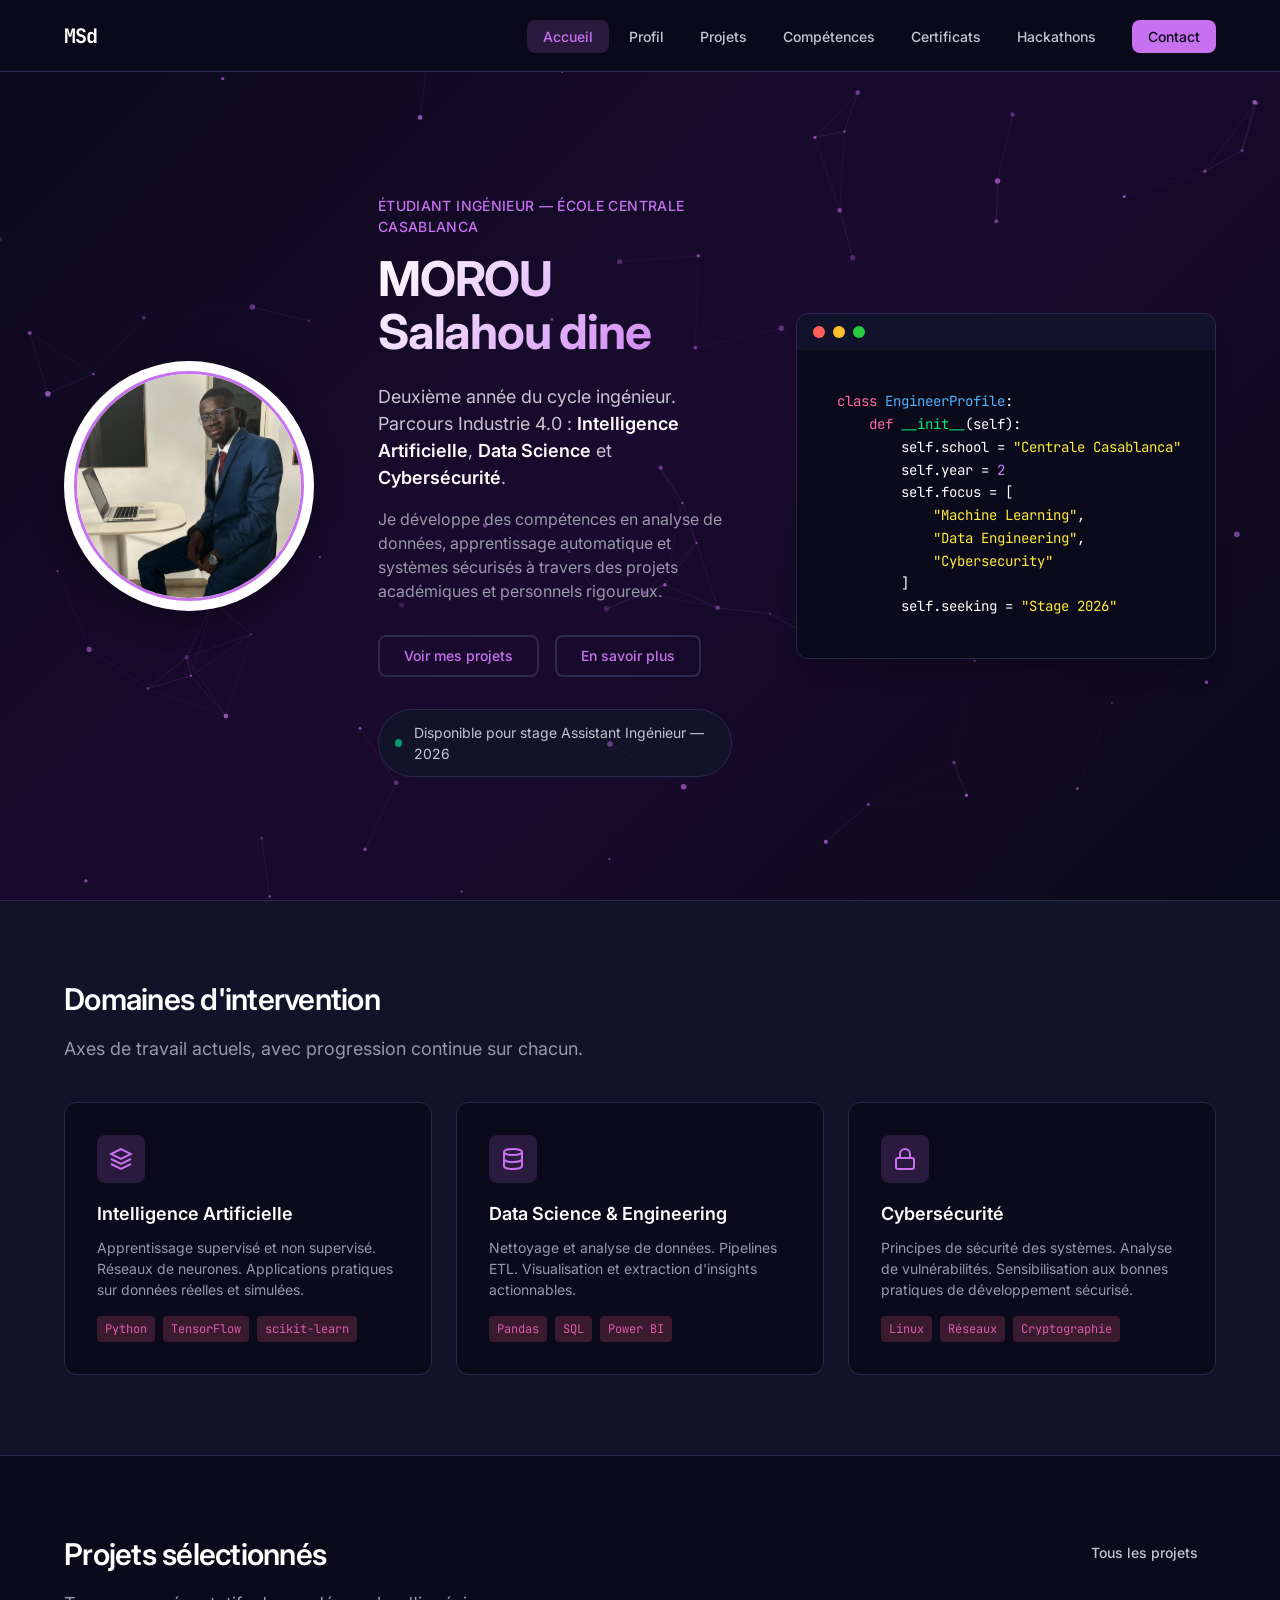
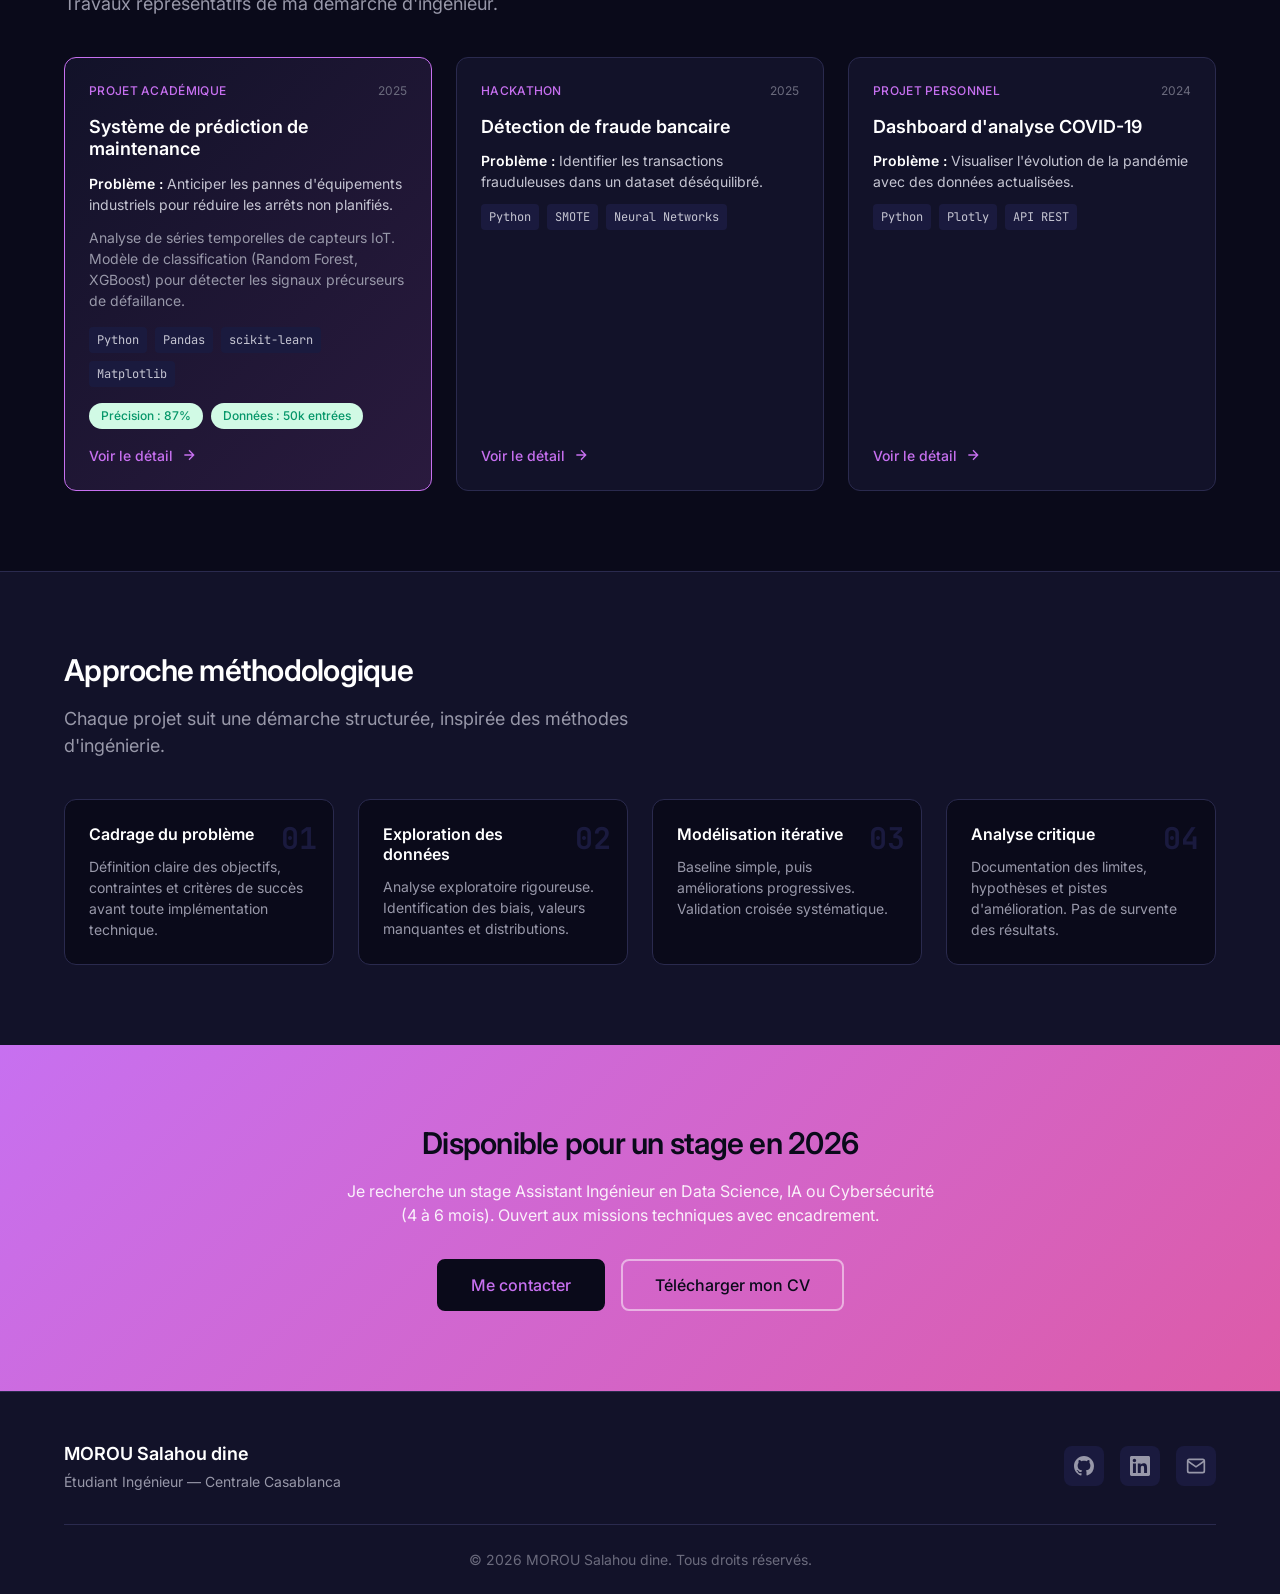
==== index.html @ 81074c02 "Initial commit:portfolio" ====
<!DOCTYPE html>
<html lang="fr">
<head>
    <meta charset="UTF-8">
    <meta name="viewport" content="width=device-width, initial-scale=1.0">
    <meta name="description" content="Portfolio de MOROU Salahou dine - Étudiant ingénieur à l'École Centrale Casablanca">
    <meta name="keywords" content="ingénieur, IA, data science, cybersécurité, machine learning, École Centrale Casablanca">
    <meta name="author" content="MOROU Salahou dine">
    <meta name="robots" content="index, follow">
    
    <!-- Open Graph / Social -->
    <meta property="og:title" content="MOROU Salahou dine ">
    <meta property="og:description" content="Étudiant ingénieur centralien - IA, Data Science, Cybersécurité">
    <meta property="og:type" content="website">
    
    <title>MOROU Salahou dine </title>
    
    <!-- Fonts -->
    <link rel="preconnect" href="https://fonts.googleapis.com">
    <link rel="preconnect" href="https://fonts.gstatic.com" crossorigin>
    <link href="https://fonts.googleapis.com/css2?family=Inter:wght@300;400;500;600;700&family=JetBrains+Mono:wght@400;500&display=swap" rel="stylesheet">
    
    <!-- Styles -->
    <link rel="stylesheet" href="css/variables.css">
    <link rel="stylesheet" href="css/base.css">
    <link rel="stylesheet" href="css/components.css">
    <link rel="stylesheet" href="css/layout.css">
    <link rel="stylesheet" href="css/pages.css">
    
    <!-- Scripts -->
    <script src="js/particles.js" defer></script>
    <script src="js/main.js" defer></script>
    
    <!-- Favicon -->
    <link rel="icon" type="image/svg+xml" href="assets/favicon.svg">
</head>
<body>
    <!-- Navigation -->
    <nav class="navbar" id="navbar">
        <div class="nav-container">
            <a href="index.html" class="nav-logo">
                <span class="logo-text">MSd</span>
            </a>
            
            <button class="nav-toggle" id="navToggle" aria-label="Menu">
                <span class="hamburger"></span>
            </button>
            
            <ul class="nav-menu" id="navMenu">
                <li><a href="index.html" class="nav-link active">Accueil</a></li>
                <li><a href="about.html" class="nav-link">Profil</a></li>
                <li><a href="projects.html" class="nav-link">Projets</a></li>
                <li><a href="skills.html" class="nav-link">Compétences</a></li>
                <li><a href="certificates.html" class="nav-link">Certificats</a></li>
                <li><a href="hackathons.html" class="nav-link">Hackathons</a></li>
                <li><a href="contact.html" class="nav-link nav-link--cta">Contact</a></li>
            </ul>
        </div>
    </nav>

    <!-- Hero Section -->
    <header class="hero">
        <canvas id="particles-canvas" style="position: absolute; top: 0; left: 0; width: 100%; height: 100%; pointer-events: none; z-index: 0;"></canvas>
        <div class="hero-container">
            <div class="hero-profile">
                <div class="profile-image-wrapper">
                    <img src="assets/profile.jpeg" alt="MOROU Salahou dine" class="profile-image">
                </div>
            </div>
            <div class="hero-content">
                <p class="hero-subtitle">Étudiant Ingénieur — École Centrale Casablanca</p>
                <h1 class="hero-title">MOROU Salahou dine</h1>
                <p class="hero-description">
                    Deuxième année du cycle ingénieur. Parcours Industrie 4.0 : 
                    <strong>Intelligence Artificielle</strong>, <strong>Data Science</strong> 
                    et <strong>Cybersécurité</strong>.
                </p>
                <p class="hero-focus">
                    Je développe des compétences en analyse de données, apprentissage automatique 
                    et systèmes sécurisés à travers des projets académiques et personnels rigoureux.
                </p>
                
                <div class="hero-actions">
                    <a href="projects.html" class="btn btn--primary">Voir mes projets</a>
                    <a href="about.html" class="btn btn--secondary">En savoir plus</a>
                </div>
                
                <div class="hero-status">
                    <div class="status-indicator"></div>
                    <span>Disponible pour stage Assistant Ingénieur — 2026</span>
                </div>
            </div>
            
            <div class="hero-visual">
                <div class="hero-card">
                    <div class="card-header">
                        <span class="card-dot"></span>
                        <span class="card-dot"></span>
                        <span class="card-dot"></span>
                    </div>
                    <div class="card-content">
                        <pre><code><span class="code-keyword">class</span> <span class="code-class">EngineerProfile</span>:
    <span class="code-keyword">def</span> <span class="code-function">__init__</span>(self):
        self.school = <span class="code-string">"Centrale Casablanca"</span>
        self.year = <span class="code-number">2</span>
        self.focus = [
            <span class="code-string">"Machine Learning"</span>,
            <span class="code-string">"Data Engineering"</span>,
            <span class="code-string">"Cybersecurity"</span>
        ]
        self.seeking = <span class="code-string">"Stage 2026"</span></code></pre>
                    </div>
                </div>
            </div>
        </div>
    </header>

    <!-- Quick Overview Section -->
    <section class="section section--overview">
        <div class="container">
            <h2 class="section-title">Domaines d'intervention</h2>
            <p class="section-subtitle">
                Axes de travail actuels, avec progression continue sur chacun.
            </p>
            
            <div class="overview-grid">
                <article class="overview-card">
                    <div class="overview-icon">
                        <svg width="24" height="24" viewBox="0 0 24 24" fill="none" stroke="currentColor" stroke-width="2">
                            <path d="M12 2L2 7l10 5 10-5-10-5z"/>
                            <path d="M2 17l10 5 10-5"/>
                            <path d="M2 12l10 5 10-5"/>
                        </svg>
                    </div>
                    <h3>Intelligence Artificielle</h3>
                    <p>
                        Apprentissage supervisé et non supervisé. Réseaux de neurones. 
                        Applications pratiques sur données réelles et simulées.
                    </p>
                    <ul class="overview-tags">
                        <li>Python</li>
                        <li>TensorFlow</li>
                        <li>scikit-learn</li>
                    </ul>
                </article>
                
                <article class="overview-card">
                    <div class="overview-icon">
                        <svg width="24" height="24" viewBox="0 0 24 24" fill="none" stroke="currentColor" stroke-width="2">
                            <ellipse cx="12" cy="5" rx="9" ry="3"/>
                            <path d="M21 12c0 1.66-4 3-9 3s-9-1.34-9-3"/>
                            <path d="M3 5v14c0 1.66 4 3 9 3s9-1.34 9-3V5"/>
                        </svg>
                    </div>
                    <h3>Data Science & Engineering</h3>
                    <p>
                        Nettoyage et analyse de données. Pipelines ETL. 
                        Visualisation et extraction d'insights actionnables.
                    </p>
                    <ul class="overview-tags">
                        <li>Pandas</li>
                        <li>SQL</li>
                        <li>Power BI</li>
                    </ul>
                </article>
                
                <article class="overview-card">
                    <div class="overview-icon">
                        <svg width="24" height="24" viewBox="0 0 24 24" fill="none" stroke="currentColor" stroke-width="2">
                            <rect x="3" y="11" width="18" height="11" rx="2" ry="2"/>
                            <path d="M7 11V7a5 5 0 0 1 10 0v4"/>
                        </svg>
                    </div>
                    <h3>Cybersécurité</h3>
                    <p>
                        Principes de sécurité des systèmes. Analyse de vulnérabilités. 
                        Sensibilisation aux bonnes pratiques de développement sécurisé.
                    </p>
                    <ul class="overview-tags">
                        <li>Linux</li>
                        <li>Réseaux</li>
                        <li>Cryptographie</li>
                    </ul>
                </article>
            </div>
        </div>
    </section>

    <!-- Featured Projects Section -->
    <section class="section section--projects">
        <div class="container">
            <div class="section-header">
                <div>
                    <h2 class="section-title">Projets sélectionnés</h2>
                    <p class="section-subtitle">
                        Travaux représentatifs de ma démarche d'ingénieur.
                    </p>
                </div>
                <a href="projects.html" class="btn btn--ghost">Tous les projets</a>
            </div>
            
            <div class="projects-grid">
                <!-- Project 1 -->
                <article class="project-card project-card--featured">
                    <div class="project-header">
                        <span class="project-type">Projet académique</span>
                        <span class="project-date">2025</span>
                    </div>
                    <h3 class="project-title">Système de prédiction de maintenance</h3>
                    <p class="project-problem">
                        <strong>Problème :</strong> Anticiper les pannes d'équipements industriels 
                        pour réduire les arrêts non planifiés.
                    </p>
                    <p class="project-approach">
                        Analyse de séries temporelles de capteurs IoT. Modèle de classification 
                        (Random Forest, XGBoost) pour détecter les signaux précurseurs de défaillance.
                    </p>
                    <div class="project-tech">
                        <span>Python</span>
                        <span>Pandas</span>
                        <span>scikit-learn</span>
                        <span>Matplotlib</span>
                    </div>
                    <div class="project-results">
                        <span class="result-badge">Précision : 87%</span>
                        <span class="result-badge">Données : 50k entrées</span>
                    </div>
                    <a href="projects.html#maintenance-predictive" class="project-link">
                        Voir le détail
                        <svg width="16" height="16" viewBox="0 0 24 24" fill="none" stroke="currentColor" stroke-width="2">
                            <path d="M5 12h14M12 5l7 7-7 7"/>
                        </svg>
                    </a>
                </article>
                
                <!-- Project 2 -->
                <article class="project-card">
                    <div class="project-header">
                        <span class="project-type">Hackathon</span>
                        <span class="project-date">2025</span>
                    </div>
                    <h3 class="project-title">Détection de fraude bancaire</h3>
                    <p class="project-problem">
                        <strong>Problème :</strong> Identifier les transactions frauduleuses 
                        dans un dataset déséquilibré.
                    </p>
                    <div class="project-tech">
                        <span>Python</span>
                        <span>SMOTE</span>
                        <span>Neural Networks</span>
                    </div>
                    <a href="projects.html#fraud-detection" class="project-link">
                        Voir le détail
                        <svg width="16" height="16" viewBox="0 0 24 24" fill="none" stroke="currentColor" stroke-width="2">
                            <path d="M5 12h14M12 5l7 7-7 7"/>
                        </svg>
                    </a>
                </article>
                
                <!-- Project 3 -->
                <article class="project-card">
                    <div class="project-header">
                        <span class="project-type">Projet personnel</span>
                        <span class="project-date">2024</span>
                    </div>
                    <h3 class="project-title">Dashboard d'analyse COVID-19</h3>
                    <p class="project-problem">
                        <strong>Problème :</strong> Visualiser l'évolution de la pandémie 
                        avec des données actualisées.
                    </p>
                    <div class="project-tech">
                        <span>Python</span>
                        <span>Plotly</span>
                        <span>API REST</span>
                    </div>
                    <a href="projects.html#covid-dashboard" class="project-link">
                        Voir le détail
                        <svg width="16" height="16" viewBox="0 0 24 24" fill="none" stroke="currentColor" stroke-width="2">
                            <path d="M5 12h14M12 5l7 7-7 7"/>
                        </svg>
                    </a>
                </article>
            </div>
        </div>
    </section>

    <!-- Approach Section -->
    <section class="section section--approach">
        <div class="container">
            <h2 class="section-title">Approche méthodologique</h2>
            <p class="section-subtitle">
                Chaque projet suit une démarche structurée, inspirée des méthodes d'ingénierie.
            </p>
            
            <div class="approach-grid">
                <div class="approach-step">
                    <div class="step-number">01</div>
                    <h3>Cadrage du problème</h3>
                    <p>
                        Définition claire des objectifs, contraintes et critères de succès 
                        avant toute implémentation technique.
                    </p>
                </div>
                
                <div class="approach-step">
                    <div class="step-number">02</div>
                    <h3>Exploration des données</h3>
                    <p>
                        Analyse exploratoire rigoureuse. Identification des biais, 
                        valeurs manquantes et distributions.
                    </p>
                </div>
                
                <div class="approach-step">
                    <div class="step-number">03</div>
                    <h3>Modélisation itérative</h3>
                    <p>
                        Baseline simple, puis améliorations progressives. 
                        Validation croisée systématique.
                    </p>
                </div>
                
                <div class="approach-step">
                    <div class="step-number">04</div>
                    <h3>Analyse critique</h3>
                    <p>
                        Documentation des limites, hypothèses et pistes d'amélioration. 
                        Pas de survente des résultats.
                    </p>
                </div>
            </div>
        </div>
    </section>

    <!-- CTA Section -->
    <section class="section section--cta">
        <div class="container">
            <div class="cta-content">
                <h2>Disponible pour un stage en 2026</h2>
                <p>
                    Je recherche un stage Assistant Ingénieur en Data Science, IA ou Cybersécurité 
                    (4 à 6 mois). Ouvert aux missions techniques avec encadrement.
                </p>
                <div class="cta-actions">
                    <a href="contact.html" class="btn btn--primary btn--large">Me contacter</a>
                    <a href="assets/cv-morou-salahou-dine.pdf" class="btn btn--secondary btn--large" download>
                        Télécharger mon CV
                    </a>
                </div>
            </div>
        </div>
    </section>

    <!-- Footer -->
    <footer class="footer">
        <div class="container">
            <div class="footer-content">
                <div class="footer-info">
                    <p class="footer-name">MOROU Salahou dine</p>
                    <p class="footer-role">Étudiant Ingénieur — Centrale Casablanca</p>
                </div>
                
                <div class="footer-links">
                    <a href="https://github.com/" target="_blank" rel="noopener noreferrer" aria-label="GitHub">
                        <svg width="20" height="20" viewBox="0 0 24 24" fill="currentColor">
                            <path d="M12 0C5.37 0 0 5.37 0 12c0 5.31 3.435 9.795 8.205 11.385.6.105.825-.255.825-.57 0-.285-.015-1.23-.015-2.235-3.015.555-3.795-.735-4.035-1.41-.135-.345-.72-1.41-1.23-1.695-.42-.225-1.02-.78-.015-.795.945-.015 1.62.87 1.845 1.23 1.08 1.815 2.805 1.305 3.495.99.105-.78.42-1.305.765-1.605-2.67-.3-5.46-1.335-5.46-5.925 0-1.305.465-2.385 1.23-3.225-.12-.3-.54-1.53.12-3.18 0 0 1.005-.315 3.3 1.23.96-.27 1.98-.405 3-.405s2.04.135 3 .405c2.295-1.56 3.3-1.23 3.3-1.23.66 1.65.24 2.88.12 3.18.765.84 1.23 1.905 1.23 3.225 0 4.605-2.805 5.625-5.475 5.925.435.375.81 1.095.81 2.22 0 1.605-.015 2.895-.015 3.3 0 .315.225.69.825.57A12.02 12.02 0 0024 12c0-6.63-5.37-12-12-12z"/>
                        </svg>
                    </a>
                    <a href="https://linkedin.com/" target="_blank" rel="noopener noreferrer" aria-label="LinkedIn">
                        <svg width="20" height="20" viewBox="0 0 24 24" fill="currentColor">
                            <path d="M20.447 20.452h-3.554v-5.569c0-1.328-.027-3.037-1.852-3.037-1.853 0-2.136 1.445-2.136 2.939v5.667H9.351V9h3.414v1.561h.046c.477-.9 1.637-1.85 3.37-1.85 3.601 0 4.267 2.37 4.267 5.455v6.286zM5.337 7.433c-1.144 0-2.063-.926-2.063-2.065 0-1.138.92-2.063 2.063-2.063 1.14 0 2.064.925 2.064 2.063 0 1.139-.925 2.065-2.064 2.065zm1.782 13.019H3.555V9h3.564v11.452zM22.225 0H1.771C.792 0 0 .774 0 1.729v20.542C0 23.227.792 24 1.771 24h20.451C23.2 24 24 23.227 24 22.271V1.729C24 .774 23.2 0 22.222 0h.003z"/>
                        </svg>
                    </a>
                    <a href="mailto:contact@example.com" aria-label="Email">
                        <svg width="20" height="20" viewBox="0 0 24 24" fill="none" stroke="currentColor" stroke-width="2">
                            <path d="M4 4h16c1.1 0 2 .9 2 2v12c0 1.1-.9 2-2 2H4c-1.1 0-2-.9-2-2V6c0-1.1.9-2 2-2z"/>
                            <polyline points="22,6 12,13 2,6"/>
                        </svg>
                    </a>
                </div>
            </div>
            
            <div class="footer-bottom">
                <p>&copy; 2026 MOROU Salahou dine. Tous droits réservés.</p>
            </div>
        </div>
    </footer>

    <!-- Scripts -->
    <script src="js/main.js"></script>
</body>
</html>
---- css/variables.css ----
/*
 * Design System - Portfolio MOROU Salahou dine
 * 
 * Palette de couleurs : sobre, professionnelle, orientée ingénieur
 * - Bleu foncé : sérieux, confiance, technologie
 * - Gris neutres : clarté, lisibilité
 * - Accent cyan : modernité sans excès
 * 
 * Typographie :
 * - Inter : corps de texte (lisibilité optimale)
 * - JetBrains Mono : code et éléments techniques
 */

:root {
    /* ========================================
       COULEURS PRINCIPALES
       ======================================== */
    
    /* Couleurs de base - Thème sombre violet/bleu */
    --color-bg-primary: #0a0a1a;
    --color-bg-secondary: #121229;
    --color-bg-tertiary: #1a1a3e;
    --color-bg-code: #0a0a1a;
    
    /* Texte */
    --color-text-primary: #ffffff;
    --color-text-secondary: #c5c5d2;
    --color-text-tertiary: #9898a9;
    --color-text-muted: #6b6b7d;
    --color-text-inverse: #0a0a1a;
    
    /* Accent principal - Violet/Rose */
    --color-accent-primary: #c770f0;
    --color-accent-primary-hover: #b055d8;
    --color-accent-primary-light: #2a1a3e;
    
    /* Accent secondaire - Rose/Magenta */
    --color-accent-secondary: #dd5ba8;
    --color-accent-secondary-hover: #c74897;
    --color-accent-secondary-light: #3a1a2e;
    
    /* États et feedback */
    --color-success: #059669;
    --color-success-light: #D1FAE5;
    --color-warning: #D97706;
    --color-warning-light: #FEF3C7;
    --color-error: #DC2626;
    --color-error-light: #FEE2E2;
    
    /* Bordures et séparateurs */
    --color-border: #2a2a4e;
    --color-border-light: #1a1a3e;
    --color-border-focus: #c770f0;
    
    /* Ombres */
    --shadow-sm: 0 1px 2px 0 rgba(0, 0, 0, 0.05);
    --shadow-md: 0 4px 6px -1px rgba(0, 0, 0, 0.1), 0 2px 4px -1px rgba(0, 0, 0, 0.06);
    --shadow-lg: 0 10px 15px -3px rgba(0, 0, 0, 0.1), 0 4px 6px -2px rgba(0, 0, 0, 0.05);
    --shadow-xl: 0 20px 25px -5px rgba(0, 0, 0, 0.1), 0 10px 10px -5px rgba(0, 0, 0, 0.04);
    
    /* ========================================
       TYPOGRAPHIE
       ======================================== */
    
    /* Familles de polices */
    --font-sans: 'Inter', -apple-system, BlinkMacSystemFont, 'Segoe UI', Roboto, sans-serif;
    --font-mono: 'JetBrains Mono', 'Fira Code', 'Consolas', monospace;
    
    /* Tailles de police */
    --text-xs: 0.75rem;      /* 12px */
    --text-sm: 0.875rem;     /* 14px */
    --text-base: 1rem;       /* 16px */
    --text-lg: 1.125rem;     /* 18px */
    --text-xl: 1.25rem;      /* 20px */
    --text-2xl: 1.5rem;      /* 24px */
    --text-3xl: 1.875rem;    /* 30px */
    --text-4xl: 2.25rem;     /* 36px */
    --text-5xl: 3rem;        /* 48px */
    
    /* Hauteurs de ligne */
    --leading-tight: 1.25;
    --leading-snug: 1.375;
    --leading-normal: 1.5;
    --leading-relaxed: 1.625;
    --leading-loose: 2;
    
    /* Graisse de police */
    --font-light: 300;
    --font-normal: 400;
    --font-medium: 500;
    --font-semibold: 600;
    --font-bold: 700;
    
    /* Espacement des lettres */
    --tracking-tight: -0.025em;
    --tracking-normal: 0;
    --tracking-wide: 0.025em;
    
    /* ========================================
       ESPACEMENTS
       ======================================== */
    
    --space-1: 0.25rem;   /* 4px */
    --space-2: 0.5rem;    /* 8px */
    --space-3: 0.75rem;   /* 12px */
    --space-4: 1rem;      /* 16px */
    --space-5: 1.25rem;   /* 20px */
    --space-6: 1.5rem;    /* 24px */
    --space-8: 2rem;      /* 32px */
    --space-10: 2.5rem;   /* 40px */
    --space-12: 3rem;     /* 48px */
    --space-16: 4rem;     /* 64px */
    --space-20: 5rem;     /* 80px */
    --space-24: 6rem;     /* 96px */
    
    /* ========================================
       LAYOUT
       ======================================== */
    
    --container-max: 1200px;
    --container-narrow: 800px;
    --container-wide: 1400px;
    
    --navbar-height: 72px;
    
    /* Rayons de bordure */
    --radius-sm: 0.25rem;  /* 4px */
    --radius-md: 0.5rem;   /* 8px */
    --radius-lg: 0.75rem;  /* 12px */
    --radius-xl: 1rem;     /* 16px */
    --radius-full: 9999px;
    
    /* ========================================
       TRANSITIONS
       ======================================== */
    
    --transition-fast: 150ms ease;
    --transition-normal: 250ms ease;
    --transition-slow: 350ms ease;
    
    /* ========================================
       Z-INDEX
       ======================================== */
    
    --z-dropdown: 100;
    --z-sticky: 200;
    --z-fixed: 300;
    --z-modal-backdrop: 400;
    --z-modal: 500;
    --z-tooltip: 600;
}

/* ========================================
   MODE SOMBRE (optionnel)
   ======================================== */

@media (prefers-color-scheme: dark) {
    :root {
        --color-bg-primary: #0F172A;
        --color-bg-secondary: #1E293B;
        --color-bg-tertiary: #334155;
        --color-bg-code: #0F172A;
        
        --color-text-primary: #F8FAFC;
        --color-text-secondary: #CBD5E1;
        --color-text-tertiary: #94A3B8;
        --color-text-muted: #64748B;
        
        --color-accent-primary: #3B82F6;
        --color-accent-primary-hover: #60A5FA;
        --color-accent-primary-light: #1E3A5F;
        
        --color-accent-secondary: #22D3EE;
        --color-accent-secondary-hover: #67E8F9;
        --color-accent-secondary-light: #164E63;
        
        --color-border: #334155;
        --color-border-light: #1E293B;
        --color-border-focus: #3B82F6;
        
        --shadow-sm: 0 1px 2px 0 rgba(0, 0, 0, 0.3);
        --shadow-md: 0 4px 6px -1px rgba(0, 0, 0, 0.4), 0 2px 4px -1px rgba(0, 0, 0, 0.3);
        --shadow-lg: 0 10px 15px -3px rgba(0, 0, 0, 0.4), 0 4px 6px -2px rgba(0, 0, 0, 0.3);
    }
}
---- css/base.css ----
/*
 * Styles de base - Reset et éléments fondamentaux
 */

/* Reset CSS moderne */
*,
*::before,
*::after {
    box-sizing: border-box;
    margin: 0;
    padding: 0;
}

/* Comportement de scroll fluide */
html {
    scroll-behavior: smooth;
    -webkit-text-size-adjust: 100%;
}

/* Corps du document */
body {
    font-family: var(--font-sans);
    font-size: var(--text-base);
    font-weight: var(--font-normal);
    line-height: var(--leading-normal);
    color: var(--color-text-primary);
    background-color: var(--color-bg-primary);
    -webkit-font-smoothing: antialiased;
    -moz-osx-font-smoothing: grayscale;
}

/* Liens */
a {
    color: var(--color-accent-primary);
    text-decoration: none;
    transition: color var(--transition-fast);
}

a:hover {
    color: var(--color-accent-primary-hover);
}

a:focus-visible {
    outline: 2px solid var(--color-border-focus);
    outline-offset: 2px;
    border-radius: var(--radius-sm);
}

/* Images */
img,
picture,
video,
canvas,
svg {
    display: block;
    max-width: 100%;
    height: auto;
}

/* Formulaires */
input,
button,
textarea,
select {
    font: inherit;
    color: inherit;
}

button {
    cursor: pointer;
    background: none;
    border: none;
}

/* Listes */
ul,
ol {
    list-style: none;
}

/* Titres */
h1, h2, h3, h4, h5, h6 {
    font-weight: var(--font-semibold);
    line-height: var(--leading-tight);
    color: var(--color-text-primary);
}

h1 {
    font-size: var(--text-4xl);
    letter-spacing: var(--tracking-tight);
}

h2 {
    font-size: var(--text-3xl);
    letter-spacing: var(--tracking-tight);
}

h3 {
    font-size: var(--text-xl);
}

h4 {
    font-size: var(--text-lg);
}

/* Paragraphes */
p {
    margin-bottom: var(--space-4);
    color: var(--color-text-secondary);
}

p:last-child {
    margin-bottom: 0;
}

/* Strong et emphasis */
strong {
    font-weight: var(--font-semibold);
    color: var(--color-text-primary);
}

em {
    font-style: italic;
}

/* Code inline */
code {
    font-family: var(--font-mono);
    font-size: 0.9em;
    padding: 0.125em 0.375em;
    background-color: var(--color-bg-tertiary);
    border-radius: var(--radius-sm);
}

/* Blocs de code */
pre {
    font-family: var(--font-mono);
    font-size: var(--text-sm);
    line-height: var(--leading-relaxed);
    overflow-x: auto;
    padding: var(--space-4);
    background-color: var(--color-bg-code);
    border-radius: var(--radius-md);
}

pre code {
    padding: 0;
    background: none;
    font-size: inherit;
}

/* Blockquotes */
blockquote {
    padding-left: var(--space-4);
    border-left: 3px solid var(--color-accent-primary);
    color: var(--color-text-secondary);
    font-style: italic;
}

/* Tables */
table {
    width: 100%;
    border-collapse: collapse;
}

th,
td {
    padding: var(--space-3) var(--space-4);
    text-align: left;
    border-bottom: 1px solid var(--color-border);
}

th {
    font-weight: var(--font-semibold);
    color: var(--color-text-primary);
    background-color: var(--color-bg-tertiary);
}

/* HR */
hr {
    border: none;
    border-top: 1px solid var(--color-border);
    margin: var(--space-8) 0;
}

/* Selection */
::selection {
    background-color: var(--color-accent-primary);
    color: var(--color-text-inverse);
}

/* Focus visible pour accessibilité */
:focus-visible {
    outline: 2px solid var(--color-border-focus);
    outline-offset: 2px;
}

/* Scroll bar personnalisée */
::-webkit-scrollbar {
    width: 8px;
    height: 8px;
}

::-webkit-scrollbar-track {
    background: var(--color-bg-tertiary);
}

::-webkit-scrollbar-thumb {
    background: var(--color-text-muted);
    border-radius: var(--radius-full);
}

::-webkit-scrollbar-thumb:hover {
    background: var(--color-text-tertiary);
}

/* Utilitaires de visibilité */
.sr-only {
    position: absolute;
    width: 1px;
    height: 1px;
    padding: 0;
    margin: -1px;
    overflow: hidden;
    clip: rect(0, 0, 0, 0);
    white-space: nowrap;
    border: 0;
}

/* Container principal */
.container {
    width: 100%;
    max-width: var(--container-max);
    margin: 0 auto;
    padding: 0 var(--space-6);
}

.container--narrow {
    max-width: var(--container-narrow);
}

.container--wide {
    max-width: var(--container-wide);
}

/* Sections */
.section {
    padding: var(--space-20) 0;
}

.section-title {
    margin-bottom: var(--space-4);
}

.section-subtitle {
    font-size: var(--text-lg);
    color: var(--color-text-tertiary);
    max-width: 600px;
}

.section-header {
    display: flex;
    justify-content: space-between;
    align-items: flex-start;
    gap: var(--space-6);
    margin-bottom: var(--space-10);
    flex-wrap: wrap;
}

/* Responsive */
@media (max-width: 768px) {
    h1 {
        font-size: var(--text-3xl);
    }
    
    h2 {
        font-size: var(--text-2xl);
    }
    
    .section {
        padding: var(--space-12) 0;
    }
    
    .container {
        padding: 0 var(--space-4);
    }
}
---- css/components.css ----
/*
 * Composants réutilisables
 */

/* ========================================
   BOUTONS
   ======================================== */

.btn {
    display: inline-flex;
    align-items: center;
    justify-content: center;
    gap: var(--space-2);
    padding: var(--space-3) var(--space-6);
    font-size: var(--text-sm);
    font-weight: var(--font-medium);
    line-height: 1;
    text-decoration: none;
    border-radius: var(--radius-md);
    transition: all var(--transition-fast);
    cursor: pointer;
    border: 2px solid transparent;
}

.btn:focus-visible {
    outline: 2px solid var(--color-border-focus);
    outline-offset: 2px;
}

/* Bouton primaire */
.btn--primary {
    background-color: transparent;
    color: var(--color-accent-primary);
    border-color: var(--color-border);
}

.btn--primary:hover {
    background-color: var(--color-bg-tertiary);
    border-color: var(--color-accent-primary);
    color: var(--color-accent-primary);
}

/* Bouton secondaire */
.btn--secondary {
    background-color: transparent;
    color: var(--color-accent-primary);
    border-color: var(--color-border);
}

.btn--secondary:hover {
    background-color: var(--color-bg-tertiary);
    border-color: var(--color-accent-primary);
    color: var(--color-accent-primary);
}

/* Bouton ghost */
.btn--ghost {
    background-color: transparent;
    color: var(--color-text-secondary);
    padding: var(--space-2) var(--space-4);
}

.btn--ghost:hover {
    color: var(--color-accent-primary);
    background-color: var(--color-accent-primary-light);
}

/* Tailles */
.btn--small {
    padding: var(--space-2) var(--space-4);
    font-size: var(--text-xs);
}

.btn--large {
    padding: var(--space-4) var(--space-8);
    font-size: var(--text-base);
}

/* ========================================
   BADGES / TAGS
   ======================================== */

.badge {
    display: inline-flex;
    align-items: center;
    padding: var(--space-1) var(--space-3);
    font-size: var(--text-xs);
    font-weight: var(--font-medium);
    border-radius: var(--radius-full);
    background-color: var(--color-bg-tertiary);
    color: var(--color-text-secondary);
}

.badge--primary {
    background-color: var(--color-accent-primary-light);
    color: var(--color-accent-primary);
}

.badge--secondary {
    background-color: var(--color-accent-secondary-light);
    color: var(--color-accent-secondary);
}

.badge--success {
    background-color: var(--color-success-light);
    color: var(--color-success);
}

/* ========================================
   CARDS
   ======================================== */

.card {
    background-color: var(--color-bg-secondary);
    border: 1px solid var(--color-border);
    border-radius: var(--radius-lg);
    padding: var(--space-6);
    transition: all var(--transition-normal);
    position: relative;
    overflow: hidden;
}

.card::before {
    content: '';
    position: absolute;
    top: 0;
    left: 0;
    width: 100%;
    height: 2px;
    background: linear-gradient(90deg, #c770f0, #dd5ba8);
    transform: scaleX(0);
    transform-origin: left;
    transition: transform var(--transition-normal);
}

.card:hover {
    box-shadow: var(--shadow-md), 0 0 30px rgba(199, 112, 240, 0.2);
    border-color: var(--color-accent-primary);
    transform: translateY(-8px);
}

.card:hover::before {
    transform: scaleX(1);
}

.card-header {
    display: flex;
    align-items: center;
    gap: var(--space-2);
    margin-bottom: var(--space-4);
}

.card-title {
    font-size: var(--text-lg);
    font-weight: var(--font-semibold);
    margin-bottom: var(--space-2);
}

.card-description {
    color: var(--color-text-tertiary);
    font-size: var(--text-sm);
}

/* ========================================
   FORMULAIRES
   ======================================== */

.form-group {
    margin-bottom: var(--space-6);
}

.form-label {
    display: block;
    font-size: var(--text-sm);
    font-weight: var(--font-medium);
    color: var(--color-text-primary);
    margin-bottom: var(--space-2);
}

.form-input,
.form-textarea,
.form-select {
    width: 100%;
    padding: var(--space-3) var(--space-4);
    font-size: var(--text-base);
    color: var(--color-text-primary);
    background-color: var(--color-bg-secondary);
    border: 1px solid var(--color-border);
    border-radius: var(--radius-md);
    transition: border-color var(--transition-fast), box-shadow var(--transition-fast);
}

.form-input:focus,
.form-textarea:focus,
.form-select:focus {
    outline: none;
    border-color: var(--color-border-focus);
    box-shadow: 0 0 0 3px var(--color-accent-primary-light);
}

.form-input::placeholder,
.form-textarea::placeholder {
    color: var(--color-text-muted);
}

.form-textarea {
    min-height: 150px;
    resize: vertical;
}

.form-hint {
    font-size: var(--text-sm);
    color: var(--color-text-muted);
    margin-top: var(--space-1);
}

.form-error {
    font-size: var(--text-sm);
    color: var(--color-error);
    margin-top: var(--space-1);
}

/* ========================================
   INDICATEUR DE STATUT
   ======================================== */

.status-indicator {
    width: 8px;
    height: 8px;
    border-radius: 50%;
    background-color: var(--color-success);
    animation: pulse 2s infinite;
}

@keyframes pulse {
    0%, 100% {
        opacity: 1;
    }
    50% {
        opacity: 0.5;
    }
}

/* ========================================
   PROGRESS BAR
   ======================================== */

.progress {
    height: 6px;
    background-color: var(--color-bg-tertiary);
    border-radius: var(--radius-full);
    overflow: hidden;
}

.progress-bar {
    height: 100%;
    background-color: var(--color-accent-primary);
    border-radius: var(--radius-full);
    transition: width var(--transition-slow);
}

.progress-bar--secondary {
    background-color: var(--color-accent-secondary);
}

/* ========================================
   SKILL LEVEL INDICATOR
   ======================================== */

.skill-level {
    display: flex;
    gap: var(--space-1);
}

.skill-level-dot {
    width: 8px;
    height: 8px;
    border-radius: 50%;
    background-color: var(--color-bg-tertiary);
}

.skill-level-dot.active {
    background-color: var(--color-accent-primary);
}

/* ========================================
   TIMELINE
   ======================================== */

.timeline {
    position: relative;
    padding-left: var(--space-8);
}

.timeline::before {
    content: '';
    position: absolute;
    left: 0;
    top: 0;
    bottom: 0;
    width: 2px;
    background-color: var(--color-border);
}

.timeline-item {
    position: relative;
    padding-bottom: var(--space-8);
}

.timeline-item:last-child {
    padding-bottom: 0;
}

.timeline-item::before {
    content: '';
    position: absolute;
    left: calc(-1 * var(--space-8) - 4px);
    top: 4px;
    width: 10px;
    height: 10px;
    border-radius: 50%;
    background-color: var(--color-accent-primary);
    border: 2px solid var(--color-bg-primary);
}

.timeline-date {
    font-size: var(--text-sm);
    color: var(--color-text-muted);
    margin-bottom: var(--space-1);
}

.timeline-title {
    font-weight: var(--font-semibold);
    margin-bottom: var(--space-2);
}

.timeline-content {
    color: var(--color-text-secondary);
}

/* ========================================
   TAGS / TECH STACK
   ======================================== */

.tag-list {
    display: flex;
    flex-wrap: wrap;
    gap: var(--space-2);
}

.tag {
    display: inline-block;
    padding: var(--space-1) var(--space-3);
    font-size: var(--text-xs);
    font-weight: var(--font-medium);
    font-family: var(--font-mono);
    color: var(--color-accent-secondary);
    background-color: var(--color-accent-secondary-light);
    border-radius: var(--radius-sm);
}

/* ========================================
   TOOLTIP
   ======================================== */

.tooltip {
    position: relative;
}

.tooltip::after {
    content: attr(data-tooltip);
    position: absolute;
    bottom: 100%;
    left: 50%;
    transform: translateX(-50%);
    padding: var(--space-2) var(--space-3);
    font-size: var(--text-xs);
    color: var(--color-text-inverse);
    background-color: var(--color-text-primary);
    border-radius: var(--radius-md);
    white-space: nowrap;
    opacity: 0;
    visibility: hidden;
    transition: all var(--transition-fast);
    pointer-events: none;
    margin-bottom: var(--space-2);
}

.tooltip:hover::after {
    opacity: 1;
    visibility: visible;
}

/* ========================================
   ALERT / CALLOUT
   ======================================== */

.alert {
    padding: var(--space-4);
    border-radius: var(--radius-md);
    border-left: 4px solid;
}

.alert--info {
    background-color: var(--color-accent-primary-light);
    border-color: var(--color-accent-primary);
    color: var(--color-accent-primary);
}

.alert--success {
    background-color: var(--color-success-light);
    border-color: var(--color-success);
    color: var(--color-success);
}

.alert--warning {
    background-color: var(--color-warning-light);
    border-color: var(--color-warning);
    color: var(--color-warning);
}

/* ========================================
   DIVIDER
   ======================================== */

.divider {
    height: 1px;
    background-color: var(--color-border);
    margin: var(--space-8) 0;
}

.divider--with-text {
    display: flex;
    align-items: center;
    gap: var(--space-4);
}

.divider--with-text::before,
.divider--with-text::after {
    content: '';
    flex: 1;
    height: 1px;
    background-color: var(--color-border);
}

/* ========================================
   ICON WRAPPER
   ======================================== */

.icon-wrapper {
    display: flex;
    align-items: center;
    justify-content: center;
    width: 48px;
    height: 48px;
    border-radius: var(--radius-lg);
    background-color: var(--color-accent-primary-light);
    color: var(--color-accent-primary);
}

.icon-wrapper--secondary {
    background-color: var(--color-accent-secondary-light);
    color: var(--color-accent-secondary);
}

.icon-wrapper--large {
    width: 64px;
    height: 64px;
}
---- css/layout.css ----
/*
 * Layout - Navigation, Footer et structures principales
 */

/* ========================================
   NAVIGATION
   ======================================== */

.navbar {
    position: fixed;
    top: 0;
    left: 0;
    right: 0;
    height: var(--navbar-height);
    background-color: rgba(10, 10, 26, 0.95);
    backdrop-filter: blur(10px);
    border-bottom: 1px solid var(--color-border);
    z-index: var(--z-fixed);
    transition: all var(--transition-normal);
}

.navbar.scrolled {
    box-shadow: var(--shadow-md);
}

.nav-container {
    display: flex;
    align-items: center;
    justify-content: space-between;
    height: 100%;
    max-width: var(--container-max);
    margin: 0 auto;
    padding: 0 var(--space-6);
}

.nav-logo {
    display: flex;
    align-items: center;
    text-decoration: none;
}

.logo-text {
    font-size: var(--text-xl);
    font-weight: var(--font-bold);
    color: var(--color-text-primary);
    font-family: var(--font-mono);
    letter-spacing: -0.05em;
}

.nav-menu {
    display: flex;
    align-items: center;
    gap: var(--space-1);
}

.nav-link {
    padding: var(--space-2) var(--space-4);
    font-size: var(--text-sm);
    font-weight: var(--font-medium);
    color: var(--color-text-secondary);
    text-decoration: none;
    border-radius: var(--radius-md);
    transition: all var(--transition-fast);
}

.nav-link:hover {
    color: var(--color-text-primary);
    background-color: var(--color-bg-tertiary);
}

.nav-link.active {
    color: var(--color-accent-primary);
    background-color: var(--color-accent-primary-light);
}

.nav-link--cta {
    background-color: var(--color-accent-primary);
    color: var(--color-text-inverse);
    margin-left: var(--space-4);
}

.nav-link--cta:hover {
    background-color: var(--color-accent-primary-hover);
    color: var(--color-text-inverse);
}

/* Navigation mobile */
.nav-toggle {
    display: none;
    flex-direction: column;
    gap: 5px;
    padding: var(--space-2);
    cursor: pointer;
    z-index: calc(var(--z-fixed) + 1);
}

.hamburger,
.hamburger::before,
.hamburger::after {
    display: block;
    width: 24px;
    height: 2px;
    background-color: var(--color-text-primary);
    transition: all var(--transition-fast);
}

.hamburger {
    position: relative;
}

.hamburger::before,
.hamburger::after {
    content: '';
    position: absolute;
    left: 0;
}

.hamburger::before {
    top: -7px;
}

.hamburger::after {
    top: 7px;
}

/* État ouvert du menu mobile */
.nav-toggle.active .hamburger {
    background-color: transparent;
}

.nav-toggle.active .hamburger::before {
    top: 0;
    transform: rotate(45deg);
}

.nav-toggle.active .hamburger::after {
    top: 0;
    transform: rotate(-45deg);
}

@media (max-width: 768px) {
    .nav-toggle {
        display: flex;
    }
    
    .nav-menu {
        position: fixed;
        top: 0;
        right: -100%;
        width: 280px;
        height: 100vh;
        flex-direction: column;
        align-items: flex-start;
        justify-content: flex-start;
        padding: calc(var(--navbar-height) + var(--space-8)) var(--space-6);
        background-color: var(--color-bg-secondary);
        box-shadow: var(--shadow-xl);
        transition: right var(--transition-normal);
        gap: var(--space-2);
    }
    
    .nav-menu.active {
        right: 0;
    }
    
    .nav-link {
        width: 100%;
        padding: var(--space-3) var(--space-4);
    }
    
    .nav-link--cta {
        margin-left: 0;
        margin-top: var(--space-4);
        text-align: center;
    }
}

/* ========================================
   HERO SECTION
   ======================================== */

.hero {
    min-height: 100vh;
    display: flex;
    align-items: center;
    padding-top: var(--navbar-height);
    background: linear-gradient(135deg, #0a0a1a 0%, #1a0a2e 50%, #0a0a1a 100%);
    position: relative;
    overflow: hidden;
}

.hero::before {
    content: '';
    position: absolute;
    top: 0;
    left: 0;
    right: 0;
    position: relative;
    z-index: 1;
    bottom: 0;
    background-image: 
        radial-gradient(circle at 20% 30%, rgba(199, 112, 240, 0.1) 0%, transparent 50%),
        radial-gradient(circle at 80% 70%, rgba(221, 91, 168, 0.1) 0%, transparent 50%);
    pointer-events: none;
}

.hero-container {
    display: grid;
    grid-template-columns: auto 1fr 1fr;
    gap: var(--space-16);
    align-items: center;
    max-width: var(--container-max);
    margin: 0 auto;
    padding: var(--space-12) var(--space-6);
}

/* Section de la photo de profil */
.hero-profile {
    display: flex;
    justify-content: center;
    align-items: center;
}

.profile-image-wrapper {
    width: 250px;
    height: 250px;
    border-radius: 50%;
    background-color: white;
    padding: 10px;
    box-shadow: 0 10px 30px rgba(0, 0, 0, 0.3);
    display: flex;
    align-items: center;
    justify-content: center;
    position: relative;
    z-index: 2;
}

.profile-image {
    width: 100%;
    height: 100%;
    border-radius: 50%;
    object-fit: cover;
    border: 3px solid var(--color-accent-primary);
}

.hero-subtitle {
    font-size: var(--text-sm);
    font-weight: var(--font-medium);
    color: var(--color-accent-primary);
    text-transform: uppercase;
    letter-spacing: var(--tracking-wide);
    margin-bottom: var(--space-4);
}

.hero-title {
    font-size: var(--text-5xl);
    font-weight: var(--font-bold);
    line-height: 1.1;
    margin-bottom: var(--space-6);
    letter-spacing: var(--tracking-tight);
    color: var(--color-text-primary);
}

@supports (-webkit-background-clip: text) {
    .hero-title {
        background: linear-gradient(135deg, #ffffff 0%, #c770f0 100%);
        -webkit-background-clip: text;
        -webkit-text-fill-color: transparent;
        background-clip: text;
    }
}

.hero-description {
    font-size: var(--text-lg);
    color: var(--color-text-secondary);
    margin-bottom: var(--space-4);
    max-width: 540px;
}

.hero-focus {
    font-size: var(--text-base);
    color: var(--color-text-tertiary);
    margin-bottom: var(--space-8);
    max-width: 540px;
}

.hero-actions {
    display: flex;
    gap: var(--space-4);
    margin-bottom: var(--space-8);
    flex-wrap: wrap;
}

.hero-status {
    display: inline-flex;
    align-items: center;
    gap: var(--space-3);
    padding: var(--space-3) var(--space-4);
    background-color: var(--color-bg-secondary);
    border: 1px solid var(--color-border);
    border-radius: var(--radius-full);
    font-size: var(--text-sm);
    color: var(--color-text-secondary);
}

/* Code card dans le hero */
.hero-visual {
    display: flex;
    justify-content: center;
}

.hero-card {
    width: 100%;
    max-width: 420px;
    background-color: var(--color-bg-tertiary);
    border-radius: var(--radius-lg);
    overflow: hidden;
    box-shadow: var(--shadow-xl);
    border: 1px solid var(--color-border);
    position: relative;
    z-index: 2;
}

.hero-card .card-header {
    display: flex;
    gap: var(--space-2);
    padding: var(--space-3) var(--space-4);
    background-color: rgba(0, 0, 0, 0.3);
    margin-bottom: 0;
}

.card-dot {
    width: 12px;
    height: 12px;
    border-radius: 50%;
    background-color: #FF5F56;
}

.card-dot:nth-child(2) {
    background-color: #FFBD2E;
}

.card-dot:nth-child(3) {
    background-color: #27CA40;
}

.hero-card .card-content {
    padding: var(--space-6);
    background-color: #0a0a1a;
}

.hero-card code {
    font-size: var(--text-sm);
    line-height: var(--leading-relaxed);
    color: #ffffff;
    background: none;
    padding: 0;
    display: block;
}

/* Syntax highlighting */
.code-keyword {
    color: #ff6b9d;
}

.code-class {
    color: #4fb3ff;
}

.code-function {
    color: #00e676;
}

.code-string {
    color: #ffeb3b;
}

.code-number {
    color: #bb86fc;
}

@media (max-width: 992px) {
    .hero-container {
        grid-template-columns: 1fr;
        text-align: center;
    }
    
    .hero-profile {
        order: -2;
        margin-bottom: var(--space-8);
    }
    
    .profile-image-wrapper {
        width: 200px;
        height: 200px;
    }
    
    .hero-title {
        font-size: var(--text-4xl);
    }
    
    .hero-description,
    .hero-focus {
        margin-left: auto;
        margin-right: auto;
    }
    
    .hero-actions {
        justify-content: center;
    }
    
    .hero-status {
        margin: 0 auto;
    }
    
    .hero-visual {
        order: -1;
    }
    
    .hero-card {
        max-width: 360px;
    }
}

@media (max-width: 576px) {
    .hero-title {
        font-size: var(--text-3xl);
    }
    
    .hero-actions {
        flex-direction: column;
        width: 100%;
    }
    
    .hero-actions .btn {
        width: 100%;
    }
}

/* ========================================
   FOOTER
   ======================================== */

.footer {
    background-color: var(--color-bg-secondary);
    border-top: 1px solid var(--color-border);
    padding: var(--space-12) 0 var(--space-6);
}

.footer-content {
    display: flex;
    justify-content: space-between;
    align-items: center;
    margin-bottom: var(--space-8);
    flex-wrap: wrap;
    gap: var(--space-6);
}

.footer-name {
    font-size: var(--text-lg);
    font-weight: var(--font-semibold);
    color: var(--color-text-primary);
    margin-bottom: var(--space-1);
}

.footer-role {
    font-size: var(--text-sm);
    color: var(--color-text-tertiary);
    margin-bottom: 0;
}

.footer-links {
    display: flex;
    gap: var(--space-4);
}

.footer-links a {
    display: flex;
    align-items: center;
    justify-content: center;
    width: 40px;
    height: 40px;
    color: var(--color-text-tertiary);
    background-color: var(--color-bg-tertiary);
    border-radius: var(--radius-md);
    transition: all var(--transition-fast);
}

.footer-links a:hover {
    color: var(--color-accent-primary);
    background-color: var(--color-accent-primary-light);
}

.footer-bottom {
    text-align: center;
    padding-top: var(--space-6);
    border-top: 1px solid var(--color-border);
}

.footer-bottom p {
    font-size: var(--text-sm);
    color: var(--color-text-muted);
    margin-bottom: 0;
}

@media (max-width: 576px) {
    .footer-content {
        flex-direction: column;
        text-align: center;
    }
}

/* ========================================
   GRILLES
   ======================================== */

.grid {
    display: grid;
    gap: var(--space-6);
}

.grid--2 {
    grid-template-columns: repeat(2, 1fr);
}

.grid--3 {
    grid-template-columns: repeat(3, 1fr);
}

.grid--4 {
    grid-template-columns: repeat(4, 1fr);
}

@media (max-width: 992px) {
    .grid--4 {
        grid-template-columns: repeat(2, 1fr);
    }
    
    .grid--3 {
        grid-template-columns: repeat(2, 1fr);
    }
}

@media (max-width: 576px) {
    .grid--2,
    .grid--3,
    .grid--4 {
        grid-template-columns: 1fr;
    }
}

/* ========================================
   PAGE HEADER
   ======================================== */

.page-header {
    padding-top: calc(var(--navbar-height) + var(--space-16));
    padding-bottom: var(--space-12);
    background-color: var(--color-bg-primary);
    border-bottom: 1px solid var(--color-border);
}

.page-header .container {
    max-width: var(--container-narrow);
}

.page-title {
    margin-bottom: var(--space-4);
}

.page-description {
    font-size: var(--text-lg);
    color: var(--color-text-tertiary);
    max-width: 600px;
}

/* ========================================
   MAIN CONTENT
   ======================================== */

.main-content {
    min-height: calc(100vh - var(--navbar-height));
    padding-top: var(--navbar-height);
}
---- css/pages.css ----
/*
 * Styles spécifiques aux pages
 */

/* ========================================
   SECTION OVERVIEW (HOME)
   ======================================== */

.section--overview {
    background-color: var(--color-bg-secondary);
    border-top: 1px solid var(--color-border);
    border-bottom: 1px solid var(--color-border);
}

.overview-grid {
    display: grid;
    grid-template-columns: repeat(3, 1fr);
    gap: var(--space-6);
    margin-top: var(--space-10);
}

.overview-card {
    padding: var(--space-8);
    background-color: var(--color-bg-primary);
    border: 1px solid var(--color-border);
    border-radius: var(--radius-lg);
    transition: all var(--transition-normal);
}

.overview-card:hover {
    border-color: var(--color-accent-primary);
    box-shadow: var(--shadow-md);
}

.overview-icon {
    display: flex;
    align-items: center;
    justify-content: center;
    width: 48px;
    height: 48px;
    margin-bottom: var(--space-5);
    background-color: var(--color-accent-primary-light);
    color: var(--color-accent-primary);
    border-radius: var(--radius-md);
}

.overview-card h3 {
    font-size: var(--text-lg);
    margin-bottom: var(--space-3);
}

.overview-card p {
    font-size: var(--text-sm);
    color: var(--color-text-tertiary);
    margin-bottom: var(--space-4);
}

.overview-tags {
    display: flex;
    flex-wrap: wrap;
    gap: var(--space-2);
}

.overview-tags li {
    padding: var(--space-1) var(--space-2);
    font-size: var(--text-xs);
    font-family: var(--font-mono);
    color: var(--color-accent-secondary);
    background-color: var(--color-accent-secondary-light);
    border-radius: var(--radius-sm);
}

@media (max-width: 992px) {
    .overview-grid {
        grid-template-columns: 1fr;
    }
}

/* ========================================
   SECTION PROJETS (HOME)
   ======================================== */

.section--projects {
    background-color: var(--color-bg-primary);
}

.projects-grid {
    display: grid;
    grid-template-columns: repeat(3, 1fr);
    gap: var(--space-6);
}

.project-card {
    display: flex;
    flex-direction: column;
    padding: var(--space-6);
    background-color: var(--color-bg-secondary);
    border: 1px solid var(--color-border);
    border-radius: var(--radius-lg);
    transition: all var(--transition-normal);
}

.project-card:hover {
    border-color: var(--color-accent-primary);
    box-shadow: var(--shadow-md);
}

.project-card--featured {
    grid-column: span 1;
    background: linear-gradient(135deg, var(--color-bg-secondary) 0%, var(--color-accent-primary-light) 100%);
    border-color: var(--color-accent-primary);
}

.project-header {
    display: flex;
    justify-content: space-between;
    align-items: center;
    margin-bottom: var(--space-4);
}

.project-type {
    font-size: var(--text-xs);
    font-weight: var(--font-medium);
    color: var(--color-accent-primary);
    text-transform: uppercase;
    letter-spacing: var(--tracking-wide);
}

.project-date {
    font-size: var(--text-xs);
    color: var(--color-text-muted);
}

.project-title {
    font-size: var(--text-lg);
    font-weight: var(--font-semibold);
    margin-bottom: var(--space-3);
}

.project-problem {
    font-size: var(--text-sm);
    color: var(--color-text-secondary);
    margin-bottom: var(--space-3);
}

.project-approach {
    font-size: var(--text-sm);
    color: var(--color-text-tertiary);
    margin-bottom: var(--space-4);
}

.project-tech {
    display: flex;
    flex-wrap: wrap;
    gap: var(--space-2);
    margin-bottom: var(--space-4);
}

.project-tech span {
    padding: var(--space-1) var(--space-2);
    font-size: var(--text-xs);
    font-family: var(--font-mono);
    color: var(--color-text-secondary);
    background-color: var(--color-bg-tertiary);
    border-radius: var(--radius-sm);
}

.project-results {
    display: flex;
    flex-wrap: wrap;
    gap: var(--space-2);
    margin-bottom: var(--space-4);
}

.result-badge {
    padding: var(--space-1) var(--space-3);
    font-size: var(--text-xs);
    font-weight: var(--font-medium);
    color: var(--color-success);
    background-color: var(--color-success-light);
    border-radius: var(--radius-full);
}

.project-link {
    display: inline-flex;
    align-items: center;
    gap: var(--space-2);
    font-size: var(--text-sm);
    font-weight: var(--font-medium);
    color: var(--color-accent-primary);
    margin-top: auto;
}

.project-link:hover {
    gap: var(--space-3);
}

@media (max-width: 992px) {
    .projects-grid {
        grid-template-columns: 1fr;
    }
    
    .project-card--featured {
        grid-column: span 1;
    }
}

/* ========================================
   SECTION APPROACH (HOME)
   ======================================== */

.section--approach {
    background-color: var(--color-bg-secondary);
    border-top: 1px solid var(--color-border);
}

.approach-grid {
    display: grid;
    grid-template-columns: repeat(4, 1fr);
    gap: var(--space-6);
    margin-top: var(--space-10);
}

.approach-step {
    position: relative;
    padding: var(--space-6);
    background-color: var(--color-bg-primary);
    border: 1px solid var(--color-border);
    border-radius: var(--radius-lg);
}

.step-number {
    position: absolute;
    top: var(--space-4);
    right: var(--space-4);
    font-size: var(--text-3xl);
    font-weight: var(--font-bold);
    color: var(--color-bg-tertiary);
    font-family: var(--font-mono);
}

.approach-step h3 {
    font-size: var(--text-base);
    margin-bottom: var(--space-3);
    padding-right: var(--space-10);
}

.approach-step p {
    font-size: var(--text-sm);
    color: var(--color-text-tertiary);
}

@media (max-width: 992px) {
    .approach-grid {
        grid-template-columns: repeat(2, 1fr);
    }
}

@media (max-width: 576px) {
    .approach-grid {
        grid-template-columns: 1fr;
    }
}

/* ========================================
   SECTION CTA
   ======================================== */

.section--cta {
    background: linear-gradient(135deg, var(--color-accent-primary) 0%, var(--color-accent-secondary) 100%);
    color: var(--color-text-inverse);
}

.cta-content {
    text-align: center;
    max-width: 600px;
    margin: 0 auto;
}

.cta-content h2 {
    color: var(--color-text-inverse);
    margin-bottom: var(--space-4);
}

.cta-content p {
    color: rgba(255, 255, 255, 0.9);
    margin-bottom: var(--space-8);
}

.cta-actions {
    display: flex;
    justify-content: center;
    gap: var(--space-4);
    flex-wrap: wrap;
}

.cta-actions .btn--primary {
    background-color: var(--color-text-inverse);
    color: var(--color-accent-primary);
    border-color: var(--color-text-inverse);
}

.cta-actions .btn--primary:hover {
    background-color: rgba(255, 255, 255, 0.9);
}

.cta-actions .btn--secondary {
    background-color: transparent;
    color: var(--color-text-inverse);
    border-color: rgba(255, 255, 255, 0.5);
}

.cta-actions .btn--secondary:hover {
    background-color: rgba(255, 255, 255, 0.1);
    border-color: var(--color-text-inverse);
}

/* ========================================
   PAGE ABOUT
   ======================================== */

.about-content {
    display: grid;
    grid-template-columns: 2fr 1fr;
    gap: var(--space-12);
    padding: var(--space-12) 0;
}

.about-main h2 {
    font-size: var(--text-xl);
    margin-top: var(--space-10);
    margin-bottom: var(--space-4);
}

.about-main h2:first-child {
    margin-top: 0;
}

.about-sidebar {
    position: sticky;
    top: calc(var(--navbar-height) + var(--space-6));
    align-self: start;
}

.info-card {
    padding: var(--space-6);
    background-color: var(--color-bg-secondary);
    border: 1px solid var(--color-border);
    border-radius: var(--radius-lg);
    margin-bottom: var(--space-6);
}

.info-card h3 {
    font-size: var(--text-base);
    margin-bottom: var(--space-4);
    padding-bottom: var(--space-3);
    border-bottom: 1px solid var(--color-border);
}

.info-item {
    display: flex;
    justify-content: space-between;
    padding: var(--space-2) 0;
    font-size: var(--text-sm);
}

.info-label {
    color: var(--color-text-tertiary);
}

.info-value {
    color: var(--color-text-primary);
    font-weight: var(--font-medium);
}

@media (max-width: 768px) {
    .about-content {
        grid-template-columns: 1fr;
    }
    
    .about-sidebar {
        position: static;
        order: -1;
    }
}

/* ========================================
   PAGE PROJECTS
   ======================================== */

.projects-filter {
    display: flex;
    flex-wrap: wrap;
    gap: var(--space-2);
    margin-bottom: var(--space-8);
}

.filter-btn {
    padding: var(--space-2) var(--space-4);
    font-size: var(--text-sm);
    font-weight: var(--font-medium);
    color: var(--color-text-secondary);
    background-color: var(--color-bg-secondary);
    border: 1px solid var(--color-border);
    border-radius: var(--radius-full);
    cursor: pointer;
    transition: all var(--transition-fast);
}

.filter-btn:hover,
.filter-btn.active {
    color: var(--color-accent-primary);
    background-color: var(--color-accent-primary-light);
    border-color: var(--color-accent-primary);
}

.project-detail {
    padding: var(--space-8);
    background-color: var(--color-bg-secondary);
    border: 1px solid var(--color-border);
    border-radius: var(--radius-lg);
    margin-bottom: var(--space-8);
}

.project-detail-header {
    display: flex;
    justify-content: space-between;
    align-items: flex-start;
    margin-bottom: var(--space-6);
    flex-wrap: wrap;
    gap: var(--space-4);
}

.project-meta {
    display: flex;
    gap: var(--space-4);
}

.project-links {
    display: flex;
    gap: var(--space-3);
}

.project-links a {
    display: flex;
    align-items: center;
    gap: var(--space-2);
    padding: var(--space-2) var(--space-4);
    font-size: var(--text-sm);
    color: var(--color-text-secondary);
    background-color: var(--color-bg-tertiary);
    border-radius: var(--radius-md);
    transition: all var(--transition-fast);
}

.project-links a:hover {
    color: var(--color-accent-primary);
    background-color: var(--color-accent-primary-light);
}

.project-section {
    margin-top: var(--space-8);
}

.project-section h3 {
    font-size: var(--text-base);
    font-weight: var(--font-semibold);
    margin-bottom: var(--space-3);
    color: var(--color-accent-primary);
}

.project-section h3::before {
    content: '▸ ';
}

.project-section p,
.project-section ul {
    font-size: var(--text-sm);
    color: var(--color-text-secondary);
}

.project-section ul {
    padding-left: var(--space-6);
    list-style-type: disc;
}

.project-section li {
    margin-bottom: var(--space-2);
}

/* ========================================
   PAGE SKILLS
   ======================================== */

.skills-category {
    margin-bottom: var(--space-12);
}

.skills-category h2 {
    font-size: var(--text-xl);
    margin-bottom: var(--space-6);
    padding-bottom: var(--space-3);
    border-bottom: 2px solid var(--color-accent-primary);
}

.skills-grid {
    display: grid;
    grid-template-columns: repeat(auto-fill, minmax(280px, 1fr));
    gap: var(--space-4);
}

.skill-card {
    display: flex;
    flex-direction: column;
    padding: var(--space-5);
    background-color: var(--color-bg-secondary);
    border: 1px solid var(--color-border);
    border-radius: var(--radius-lg);
    transition: all var(--transition-fast);
}

.skill-card:hover {
    border-color: var(--color-accent-primary);
}

.skill-header {
    display: flex;
    justify-content: space-between;
    align-items: center;
    margin-bottom: var(--space-3);
}

.skill-name {
    font-weight: var(--font-semibold);
    font-size: var(--text-base);
}

.skill-level-label {
    font-size: var(--text-xs);
    color: var(--color-text-muted);
    text-transform: uppercase;
    letter-spacing: var(--tracking-wide);
}

.skill-level-label.beginner {
    color: var(--color-warning);
}

.skill-level-label.intermediate {
    color: var(--color-accent-secondary);
}

.skill-level-label.advanced {
    color: var(--color-success);
}

.skill-projects {
    margin-top: var(--space-3);
    padding-top: var(--space-3);
    border-top: 1px solid var(--color-border);
}

.skill-projects span {
    font-size: var(--text-xs);
    color: var(--color-text-muted);
}

.skill-projects a {
    font-size: var(--text-xs);
    color: var(--color-accent-primary);
}

/* ========================================
   PAGE HACKATHONS
   ======================================== */

.hackathon-card {
    padding: var(--space-6);
    background-color: var(--color-bg-secondary);
    border: 1px solid var(--color-border);
    border-radius: var(--radius-lg);
    margin-bottom: var(--space-6);
}

.hackathon-header {
    display: flex;
    justify-content: space-between;
    align-items: flex-start;
    margin-bottom: var(--space-4);
    flex-wrap: wrap;
    gap: var(--space-3);
}

.hackathon-title {
    font-size: var(--text-xl);
    margin-bottom: var(--space-1);
}

.hackathon-event {
    font-size: var(--text-sm);
    color: var(--color-text-tertiary);
}

.hackathon-badge {
    padding: var(--space-2) var(--space-4);
    font-size: var(--text-xs);
    font-weight: var(--font-semibold);
    color: var(--color-warning);
    background-color: var(--color-warning-light);
    border-radius: var(--radius-full);
}

.hackathon-badge.winner {
    color: var(--color-success);
    background-color: var(--color-success-light);
}

/* ========================================
   PAGE CERTIFICATES
   ======================================== */

.certificate-card {
    display: flex;
    flex-direction: column;
    padding: var(--space-6);
    background-color: var(--color-bg-secondary);
    border: 1px solid var(--color-border);
    border-radius: var(--radius-lg);
    transition: all var(--transition-normal);
}

.certificate-card:hover {
    border-color: var(--color-accent-primary);
    box-shadow: var(--shadow-md);
    transform: translateY(-2px);
}

.certificate-header {
    display: flex;
    justify-content: space-between;
    align-items: center;
    margin-bottom: var(--space-4);
}

.certificate-icon {
    display: flex;
    align-items: center;
    justify-content: center;
    width: 40px;
    height: 40px;
    background-color: var(--color-accent-primary-light);
    color: var(--color-accent-primary);
    border-radius: var(--radius-md);
}

.certificate-date {
    font-size: var(--text-xs);
    color: var(--color-text-muted);
    font-weight: var(--font-medium);
}

.certificate-title {
    font-size: var(--text-lg);
    font-weight: var(--font-semibold);
    margin-bottom: var(--space-2);
    color: var(--color-text-primary);
}

.certificate-provider {
    font-size: var(--text-sm);
    color: var(--color-accent-primary);
    font-weight: var(--font-medium);
    margin-bottom: var(--space-3);
}

.certificate-description {
    font-size: var(--text-sm);
    color: var(--color-text-secondary);
    margin-bottom: var(--space-4);
    line-height: var(--leading-relaxed);
}

.certificate-skills {
    display: flex;
    flex-wrap: wrap;
    gap: var(--space-2);
    margin-bottom: var(--space-4);
}

.certificate-skills span {
    padding: var(--space-1) var(--space-2);
    font-size: var(--text-xs);
    font-family: var(--font-mono);
    color: var(--color-text-secondary);
    background-color: var(--color-bg-tertiary);
    border-radius: var(--radius-sm);
}

.certificate-actions {
    display: flex;
    align-items: center;
    justify-content: space-between;
    margin-top: auto;
    padding-top: var(--space-4);
    border-top: 1px solid var(--color-border);
}

.certificate-badge {
    padding: var(--space-1) var(--space-3);
    font-size: var(--text-xs);
    font-weight: var(--font-semibold);
    border-radius: var(--radius-full);
    background-color: var(--color-bg-tertiary);
    color: var(--color-text-muted);
}

.certificate-badge.verified {
    background-color: var(--color-success-light);
    color: var(--color-success);
}

.certificate-card--placeholder {
    background: linear-gradient(135deg, var(--color-bg-tertiary) 0%, var(--color-bg-secondary) 100%);
    border-style: dashed;
    justify-content: center;
    align-items: center;
    text-align: center;
    min-height: 300px;
}

.certificate-placeholder-content {
    display: flex;
    flex-direction: column;
    align-items: center;
    gap: var(--space-4);
}

.certificate-placeholder-content svg {
    color: var(--color-text-muted);
}

.certificate-placeholder-content h3 {
    font-size: var(--text-lg);
    color: var(--color-text-secondary);
}

.certificate-placeholder-content p {
    font-size: var(--text-sm);
    color: var(--color-text-tertiary);
    max-width: 300px;
}

/* ========================================
   PAGE CONTACT
   ======================================== */

.contact-grid {
    display: grid;
    grid-template-columns: 1fr 1fr;
    gap: var(--space-12);
    padding: var(--space-12) 0;
}

.contact-info h2 {
    font-size: var(--text-xl);
    margin-bottom: var(--space-6);
}

.contact-methods {
    margin-top: var(--space-8);
}

.contact-method {
    display: flex;
    align-items: center;
    gap: var(--space-4);
    padding: var(--space-4) 0;
    border-bottom: 1px solid var(--color-border);
}

.contact-method:last-child {
    border-bottom: none;
}

.contact-method-icon {
    display: flex;
    align-items: center;
    justify-content: center;
    width: 40px;
    height: 40px;
    background-color: var(--color-bg-tertiary);
    color: var(--color-accent-primary);
    border-radius: var(--radius-md);
}

.contact-method-label {
    font-size: var(--text-sm);
    color: var(--color-text-muted);
}

.contact-method-value {
    font-weight: var(--font-medium);
    color: var(--color-text-primary);
}

.contact-form {
    padding: var(--space-8);
    background-color: var(--color-bg-secondary);
    border: 1px solid var(--color-border);
    border-radius: var(--radius-lg);
}

.contact-form h2 {
    font-size: var(--text-xl);
    margin-bottom: var(--space-6);
}

@media (max-width: 768px) {
    .contact-grid {
        grid-template-columns: 1fr;
    }
}
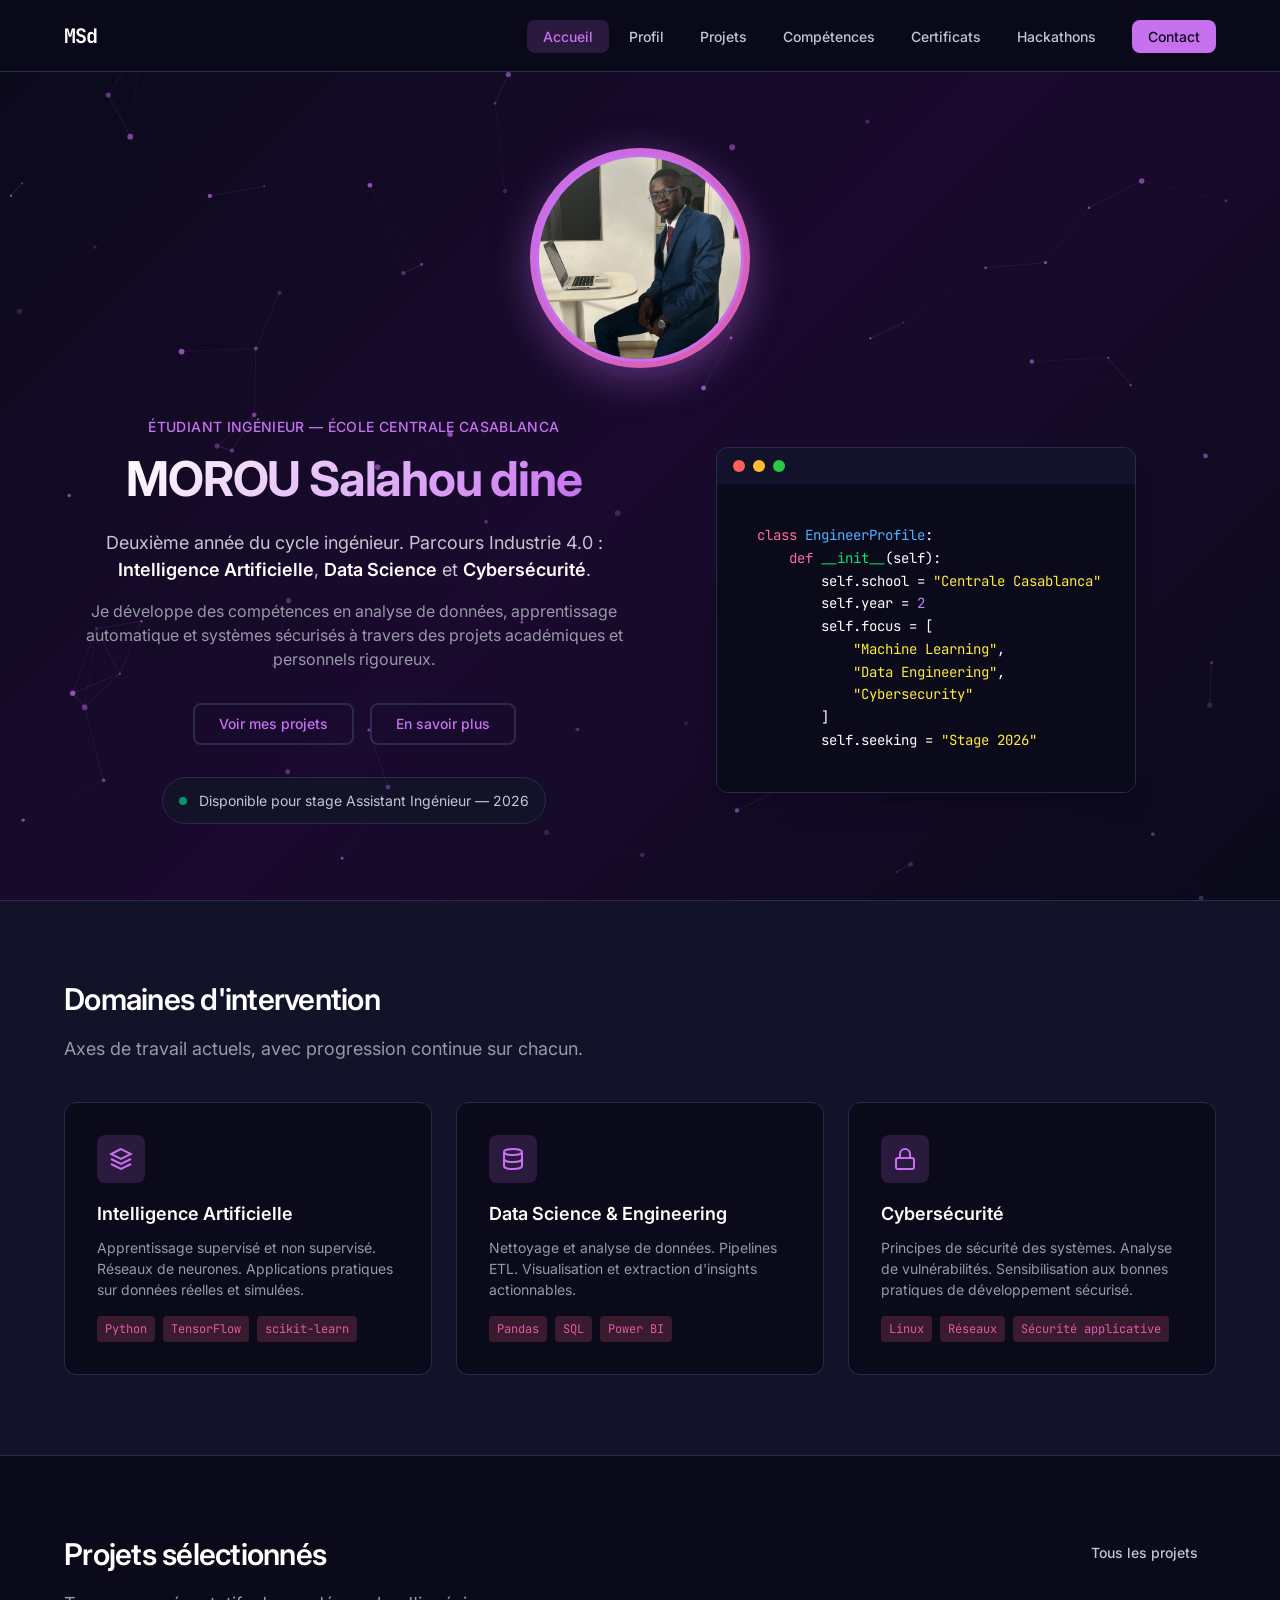
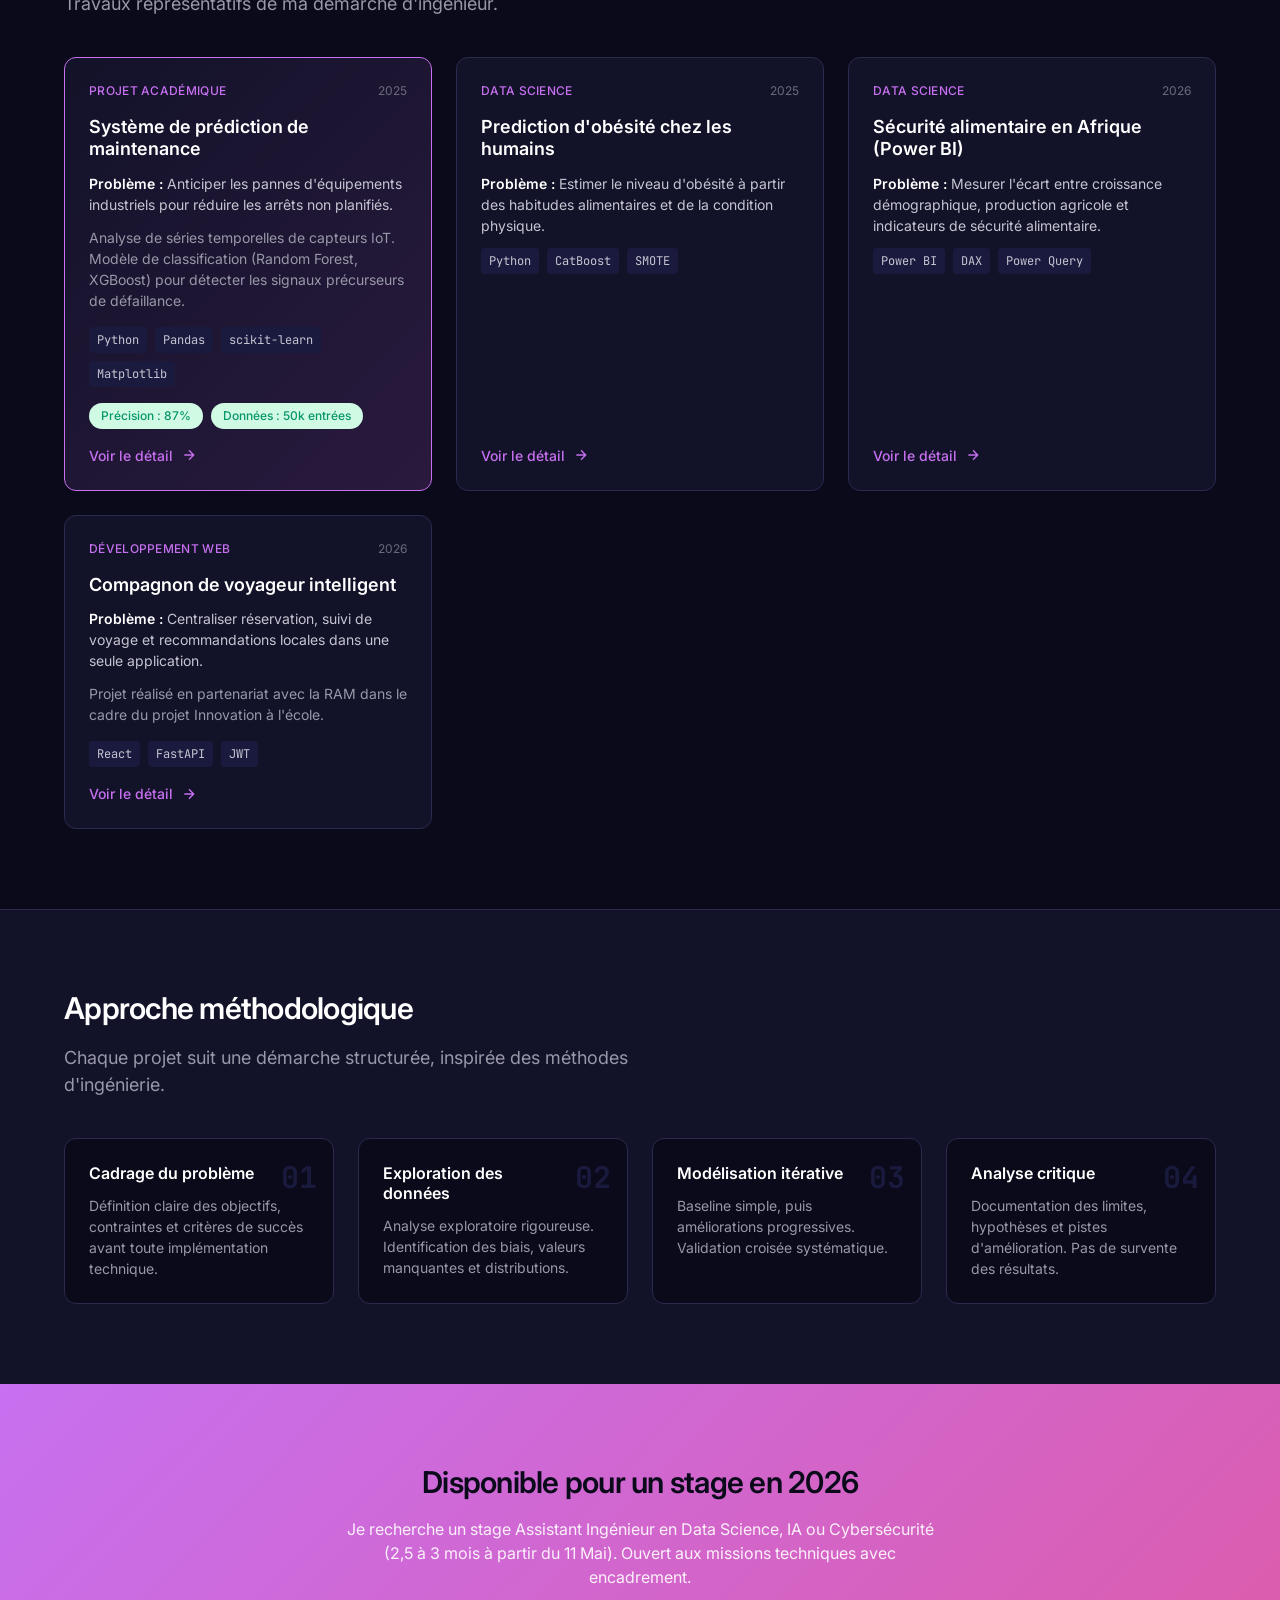
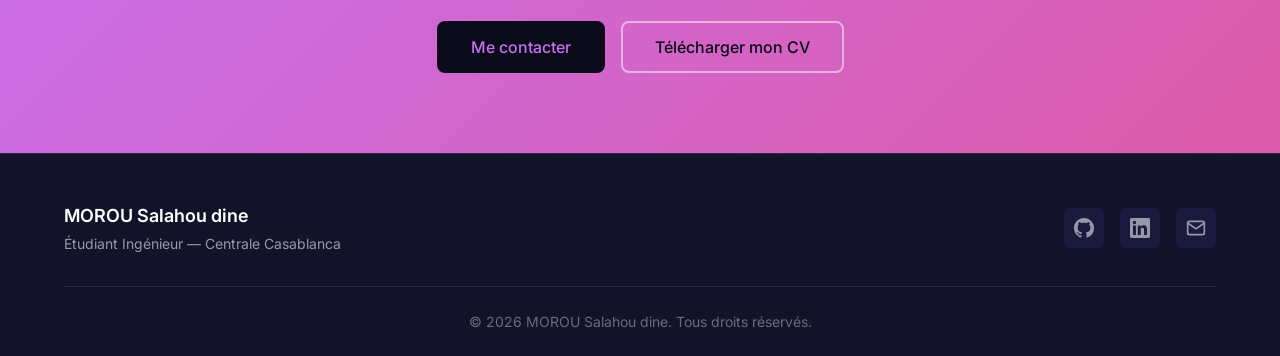
==== commit 7514785d: "Mise à jour" ====
--- a/index.html
+++ b/index.html
@@ -179,7 +179,7 @@
                     <ul class="overview-tags">
                         <li>Linux</li>
                         <li>Réseaux</li>
-                        <li>Cryptographie</li>
+                        <li>Sécurité applicative</li>
                     </ul>
                 </article>
             </div>
@@ -236,44 +236,71 @@
                 <!-- Project 2 -->
                 <article class="project-card">
                     <div class="project-header">
-                        <span class="project-type">Hackathon</span>
+                        <span class="project-type">Data Science</span>
                         <span class="project-date">2025</span>
                     </div>
-                    <h3 class="project-title">Détection de fraude bancaire</h3>
+                    <h3 class="project-title">Prediction d'obésité chez les humains</h3>
                     <p class="project-problem">
-                        <strong>Problème :</strong> Identifier les transactions frauduleuses 
-                        dans un dataset déséquilibré.
+                        <strong>Problème :</strong> Estimer le niveau d'obésité à partir des
+                        habitudes alimentaires et de la condition physique.
                     </p>
                     <div class="project-tech">
                         <span>Python</span>
+                        <span>CatBoost</span>
                         <span>SMOTE</span>
-                        <span>Neural Networks</span>
-                    </div>
-                    <a href="projects.html#fraud-detection" class="project-link">
+                    </div>
+                    <a href="projects.html#obesity-prediction" class="project-link">
                         Voir le détail
                         <svg width="16" height="16" viewBox="0 0 24 24" fill="none" stroke="currentColor" stroke-width="2">
                             <path d="M5 12h14M12 5l7 7-7 7"/>
                         </svg>
                     </a>
                 </article>
-                
+
                 <!-- Project 3 -->
                 <article class="project-card">
                     <div class="project-header">
-                        <span class="project-type">Projet personnel</span>
-                        <span class="project-date">2024</span>
-                    </div>
-                    <h3 class="project-title">Dashboard d'analyse COVID-19</h3>
+                        <span class="project-type">Data Science</span>
+                        <span class="project-date">2026</span>
+                    </div>
+                    <h3 class="project-title">Sécurité alimentaire en Afrique (Power BI)</h3>
                     <p class="project-problem">
-                        <strong>Problème :</strong> Visualiser l'évolution de la pandémie 
-                        avec des données actualisées.
+                        <strong>Problème :</strong> Mesurer l'écart entre croissance démographique,
+                        production agricole et indicateurs de sécurité alimentaire.
                     </p>
                     <div class="project-tech">
-                        <span>Python</span>
-                        <span>Plotly</span>
-                        <span>API REST</span>
-                    </div>
-                    <a href="projects.html#covid-dashboard" class="project-link">
+                        <span>Power BI</span>
+                        <span>DAX</span>
+                        <span>Power Query</span>
+                    </div>
+                    <a href="projects.html#food-security-africa" class="project-link">
+                        Voir le détail
+                        <svg width="16" height="16" viewBox="0 0 24 24" fill="none" stroke="currentColor" stroke-width="2">
+                            <path d="M5 12h14M12 5l7 7-7 7"/>
+                        </svg>
+                    </a>
+                </article>
+
+                <!-- Project 4 -->
+                <article class="project-card">
+                    <div class="project-header">
+                        <span class="project-type">Développement web</span>
+                        <span class="project-date">2026</span>
+                    </div>
+                    <h3 class="project-title">Compagnon de voyageur intelligent</h3>
+                    <p class="project-problem">
+                        <strong>Problème :</strong> Centraliser réservation, suivi de voyage
+                        et recommandations locales dans une seule application.
+                    </p>
+                    <p class="project-approach">
+                        Projet réalisé en partenariat avec la RAM dans le cadre du projet Innovation à l'école.
+                    </p>
+                    <div class="project-tech">
+                        <span>React</span>
+                        <span>FastAPI</span>
+                        <span>JWT</span>
+                    </div>
+                    <a href="projects.html#ram-companion-webapp" class="project-link">
                         Voir le détail
                         <svg width="16" height="16" viewBox="0 0 24 24" fill="none" stroke="currentColor" stroke-width="2">
                             <path d="M5 12h14M12 5l7 7-7 7"/>
@@ -339,7 +366,7 @@
                 <h2>Disponible pour un stage en 2026</h2>
                 <p>
                     Je recherche un stage Assistant Ingénieur en Data Science, IA ou Cybersécurité 
-                    (4 à 6 mois). Ouvert aux missions techniques avec encadrement.
+                    (2,5 à 3 mois à partir du 11 Mai). Ouvert aux missions techniques avec encadrement.
                 </p>
                 <div class="cta-actions">
                     <a href="contact.html" class="btn btn--primary btn--large">Me contacter</a>
--- a/css/layout.css
+++ b/css/layout.css
@@ -206,8 +206,9 @@
 
 .hero-container {
     display: grid;
-    grid-template-columns: auto 1fr 1fr;
-    gap: var(--space-16);
+    grid-template-columns: 1fr 1fr;
+    grid-template-rows: auto 1fr;
+    gap: var(--space-8);
     align-items: center;
     max-width: var(--container-max);
     margin: 0 auto;
@@ -216,18 +217,20 @@
 
 /* Section de la photo de profil */
 .hero-profile {
+    grid-column: 1 / -1;
     display: flex;
     justify-content: center;
     align-items: center;
+    margin-bottom: var(--space-4);
 }
 
 .profile-image-wrapper {
-    width: 250px;
-    height: 250px;
+    width: 220px;
+    height: 220px;
     border-radius: 50%;
-    background-color: white;
-    padding: 10px;
-    box-shadow: 0 10px 30px rgba(0, 0, 0, 0.3);
+    background: linear-gradient(135deg, var(--color-accent-primary), var(--color-accent-secondary));
+    padding: 6px;
+    box-shadow: 0 10px 40px rgba(199, 112, 240, 0.4);
     display: flex;
     align-items: center;
     justify-content: center;
@@ -241,6 +244,13 @@
     border-radius: 50%;
     object-fit: cover;
     border: 3px solid var(--color-accent-primary);
+}
+
+.hero-content {
+    text-align: center;
+    display: flex;
+    flex-direction: column;
+    align-items: center;
 }
 
 .hero-subtitle {
@@ -382,17 +392,27 @@
 @media (max-width: 992px) {
     .hero-container {
         grid-template-columns: 1fr;
+        grid-template-rows: auto auto auto;
         text-align: center;
+        gap: var(--space-6);
     }
     
     .hero-profile {
-        order: -2;
-        margin-bottom: var(--space-8);
+        margin-bottom: var(--space-4);
+    }
+    
+    .hero-content {
+        grid-column: 1;
+    }
+    
+    .hero-visual {
+        grid-column: 1;
+        margin-top: var(--space-6);
     }
     
     .profile-image-wrapper {
-        width: 200px;
-        height: 200px;
+        width: 180px;
+        height: 180px;
     }
     
     .hero-title {
@@ -411,10 +431,6 @@
     
     .hero-status {
         margin: 0 auto;
-    }
-    
-    .hero-visual {
-        order: -1;
     }
     
     .hero-card {
--- a/css/pages.css
+++ b/css/pages.css
@@ -326,6 +326,32 @@
     padding: var(--space-12) 0;
 }
 
+.sidebar-profile-image {
+    display: flex;
+    justify-content: center;
+    margin-bottom: var(--space-6);
+}
+
+.profile-image-wrapper-sidebar {
+    width: 240px;
+    height: 240px;
+    border-radius: 50%;
+    background: linear-gradient(135deg, var(--color-accent-primary), var(--color-accent-secondary));
+    padding: 6px;
+    box-shadow: 0 8px 32px rgba(199, 112, 240, 0.4);
+    display: flex;
+    align-items: center;
+    justify-content: center;
+}
+
+.profile-image-sidebar {
+    width: 100%;
+    height: 100%;
+    border-radius: 50%;
+    object-fit: cover;
+    border: 3px solid var(--color-accent-primary);
+}
+
 .about-main h2 {
     font-size: var(--text-xl);
     margin-top: var(--space-10);
@@ -374,6 +400,11 @@
 }
 
 @media (max-width: 768px) {
+    .profile-image-wrapper-sidebar {
+        width: 200px;
+        height: 200px;
+    }
+    
     .about-content {
         grid-template-columns: 1fr;
     }
@@ -488,6 +519,33 @@
     margin-bottom: var(--space-2);
 }
 
+.project-visual {
+    margin: 0;
+    padding: var(--space-4);
+    background-color: var(--color-bg-tertiary);
+    border: 1px solid var(--color-border);
+    border-radius: var(--radius-lg);
+}
+
+.project-gallery {
+    display: grid;
+    gap: var(--space-4);
+    grid-template-columns: repeat(auto-fit, minmax(260px, 1fr));
+}
+
+.project-visual img {
+    display: block;
+    width: 100%;
+    height: auto;
+    border-radius: var(--radius-md);
+}
+
+.project-visual figcaption {
+    margin-top: var(--space-3);
+    font-size: var(--text-sm);
+    color: var(--color-text-tertiary);
+}
+
 /* ========================================
    PAGE SKILLS
    ======================================== */
@@ -673,6 +731,26 @@
     margin-bottom: var(--space-3);
 }
 
+.certificate-preview-link {
+    display: block;
+    margin-bottom: var(--space-4);
+    border: 1px solid var(--color-border);
+    border-radius: var(--radius-md);
+    overflow: hidden;
+    background-color: var(--color-bg-tertiary);
+    transition: border-color var(--transition-fast);
+}
+
+.certificate-preview-link:hover {
+    border-color: var(--color-accent-primary);
+}
+
+.certificate-preview-image {
+    display: block;
+    width: 100%;
+    height: auto;
+}
+
 .certificate-description {
     font-size: var(--text-sm);
     color: var(--color-text-secondary);
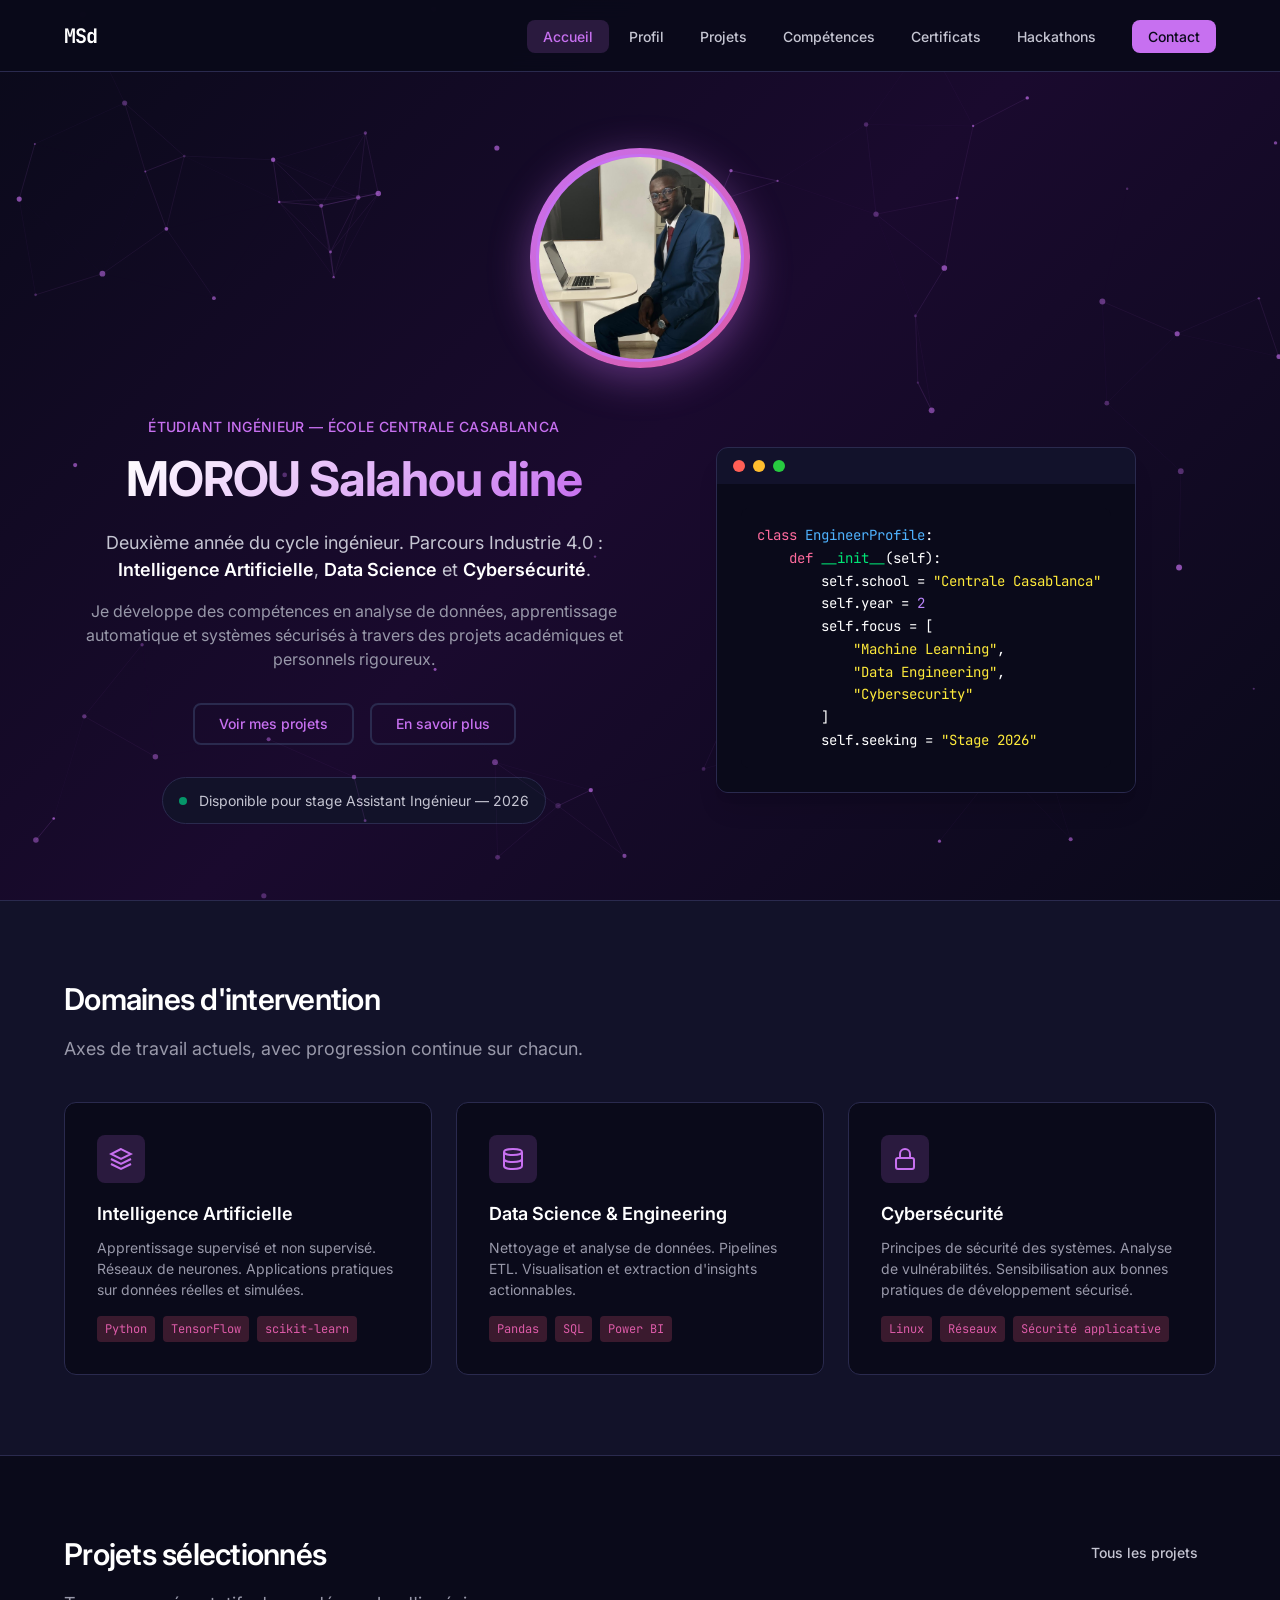
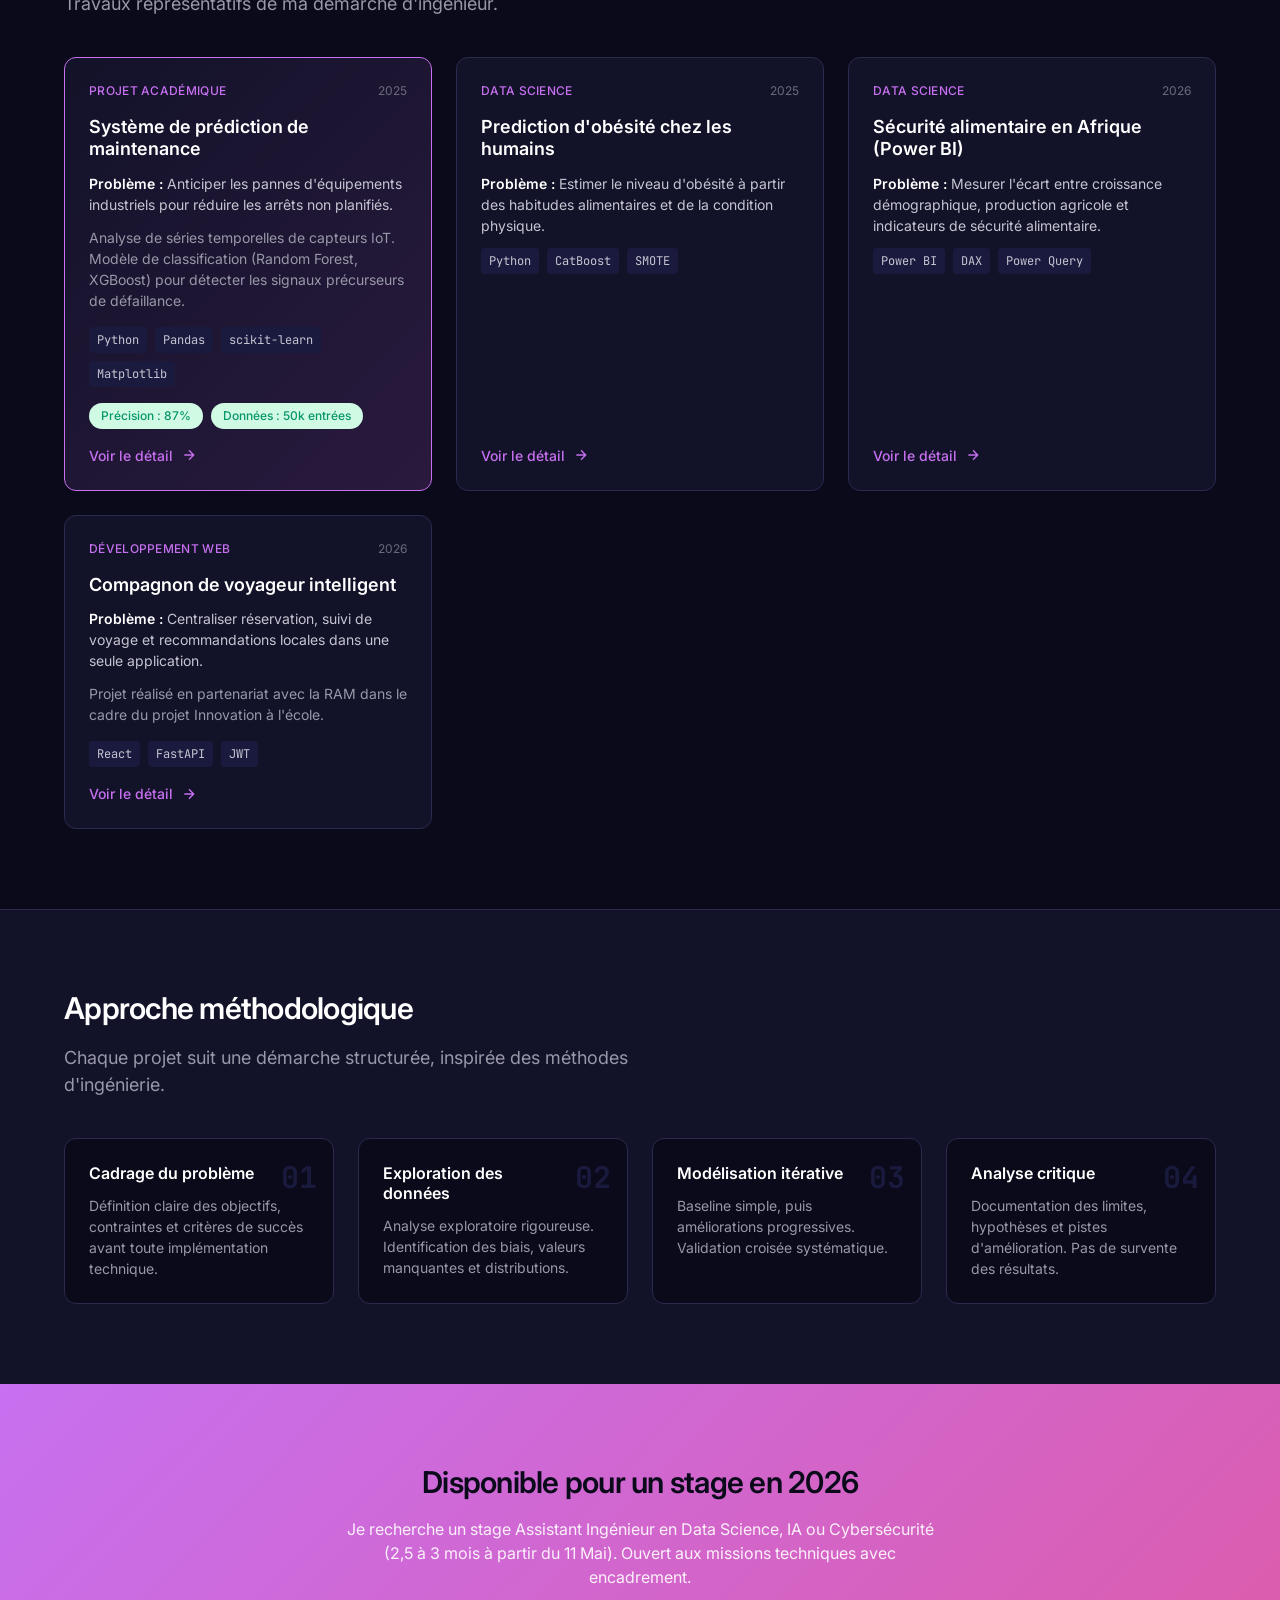
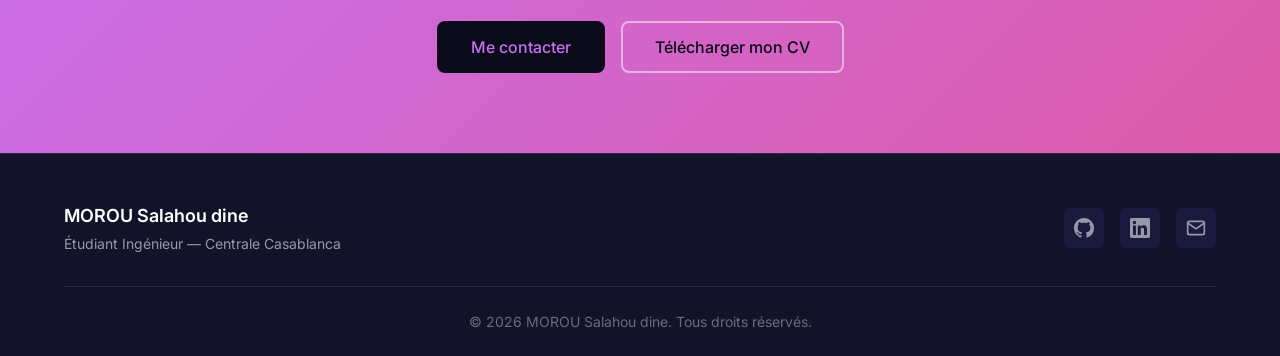
==== commit 58872dfe: "Mise à jour" ====
--- a/index.html
+++ b/index.html
@@ -370,7 +370,7 @@
                 </p>
                 <div class="cta-actions">
                     <a href="contact.html" class="btn btn--primary btn--large">Me contacter</a>
-                    <a href="assets/cv-morou-salahou-dine.pdf" class="btn btn--secondary btn--large" download>
+                    <a href="assets/CV_MOROU_Salahoudine.pdf" class="btn btn--secondary btn--large" download>
                         Télécharger mon CV
                     </a>
                 </div>
